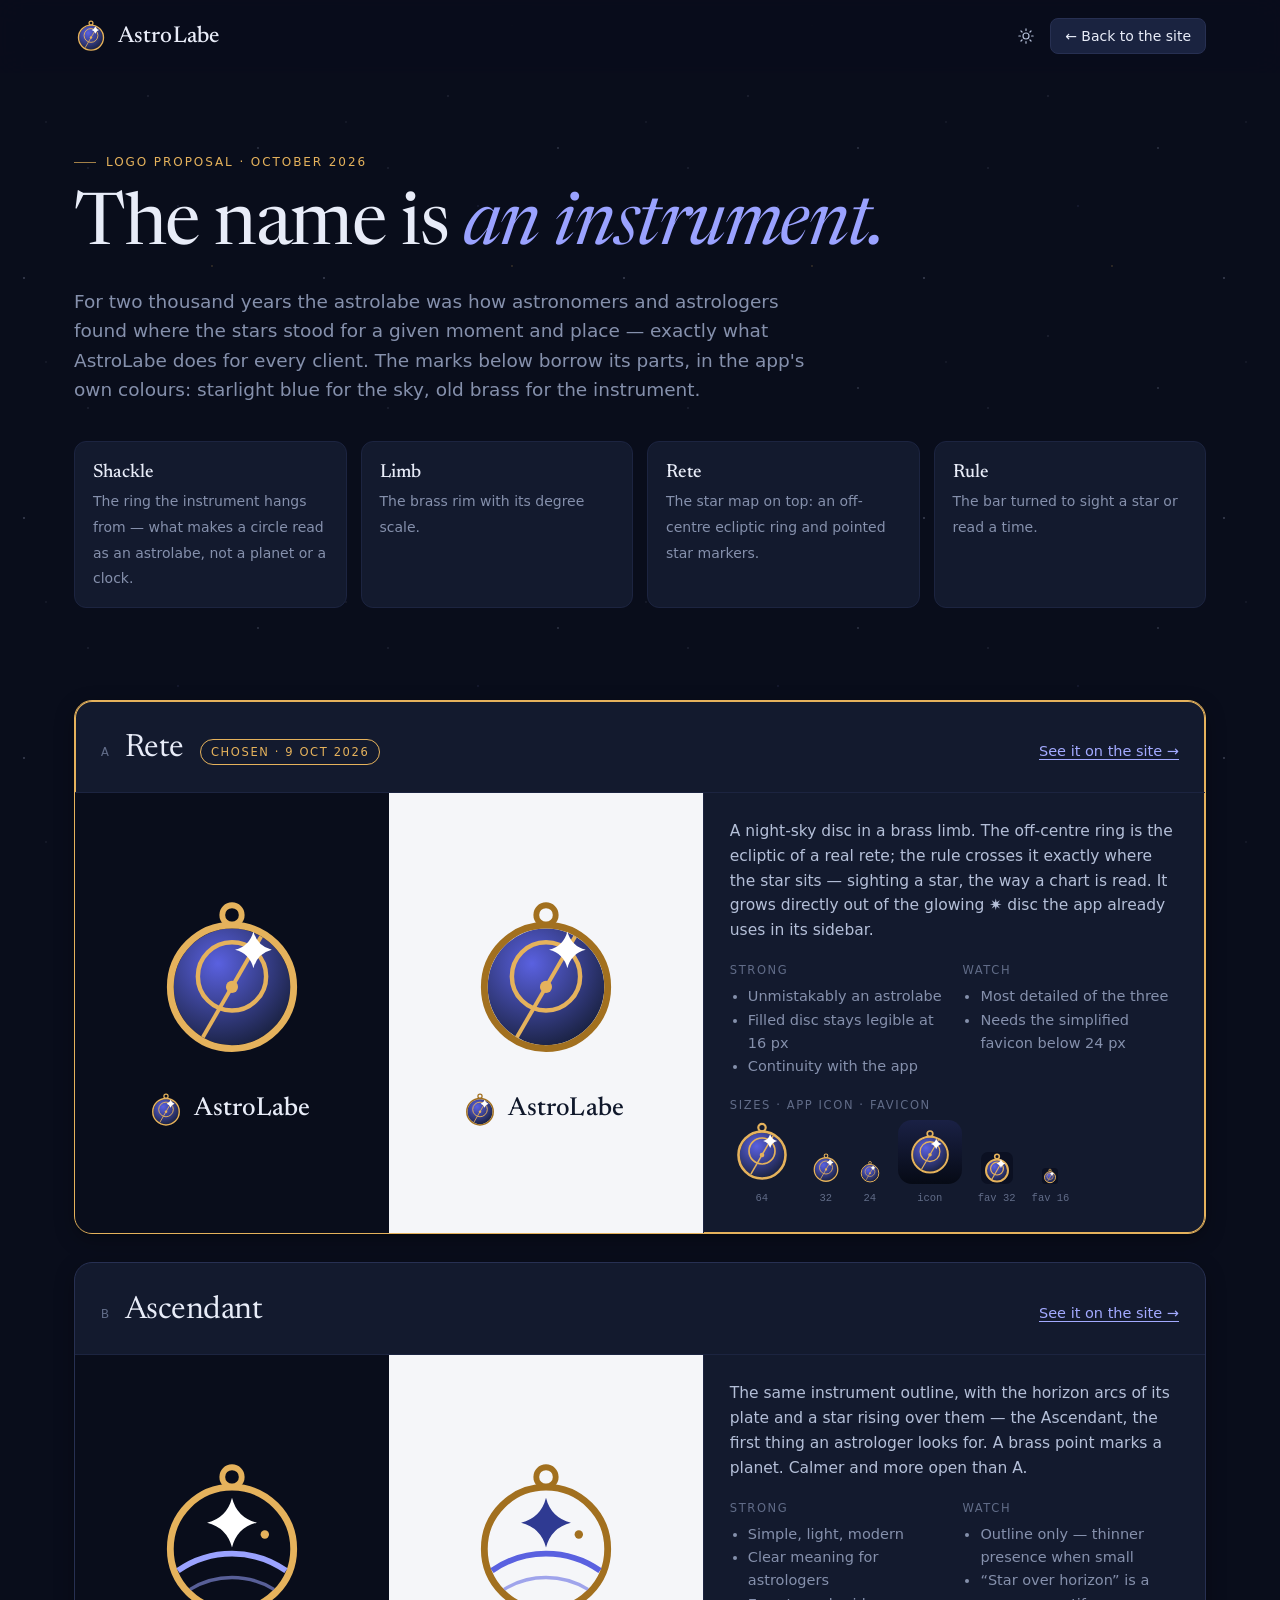
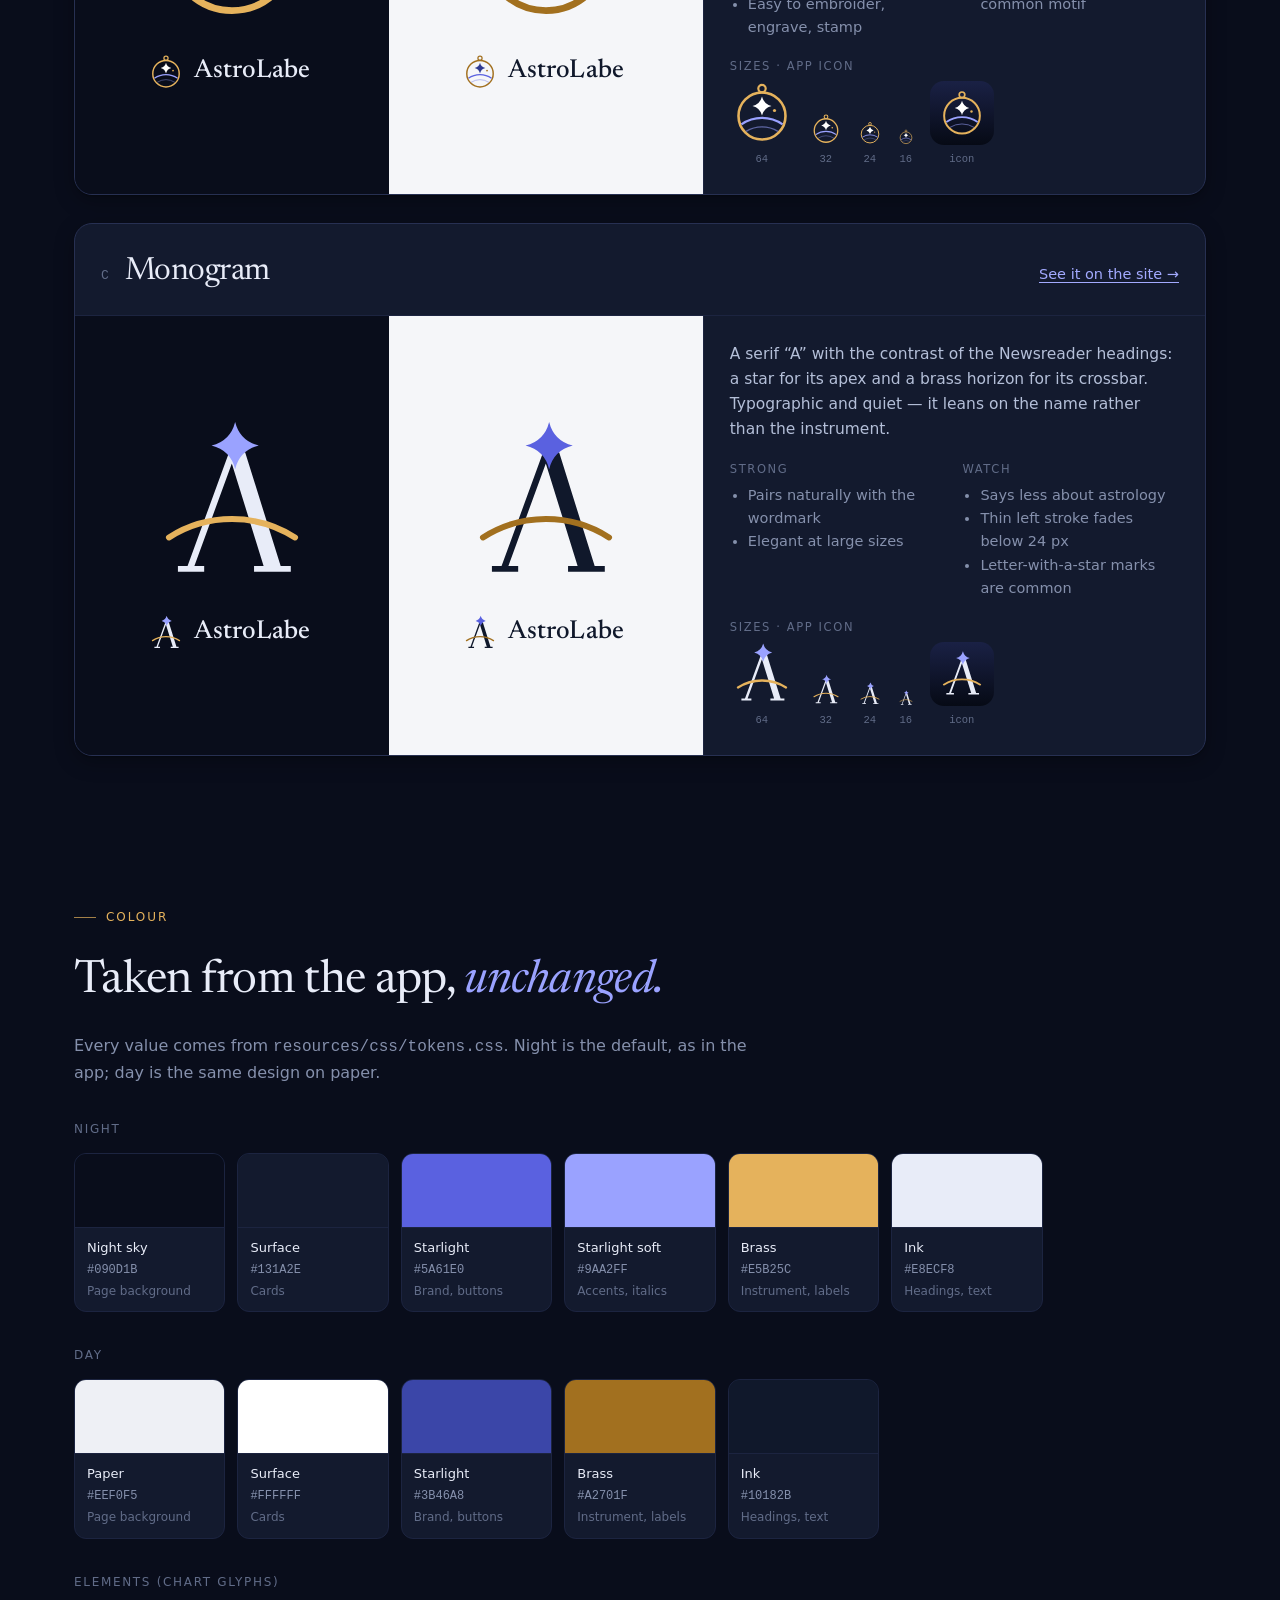
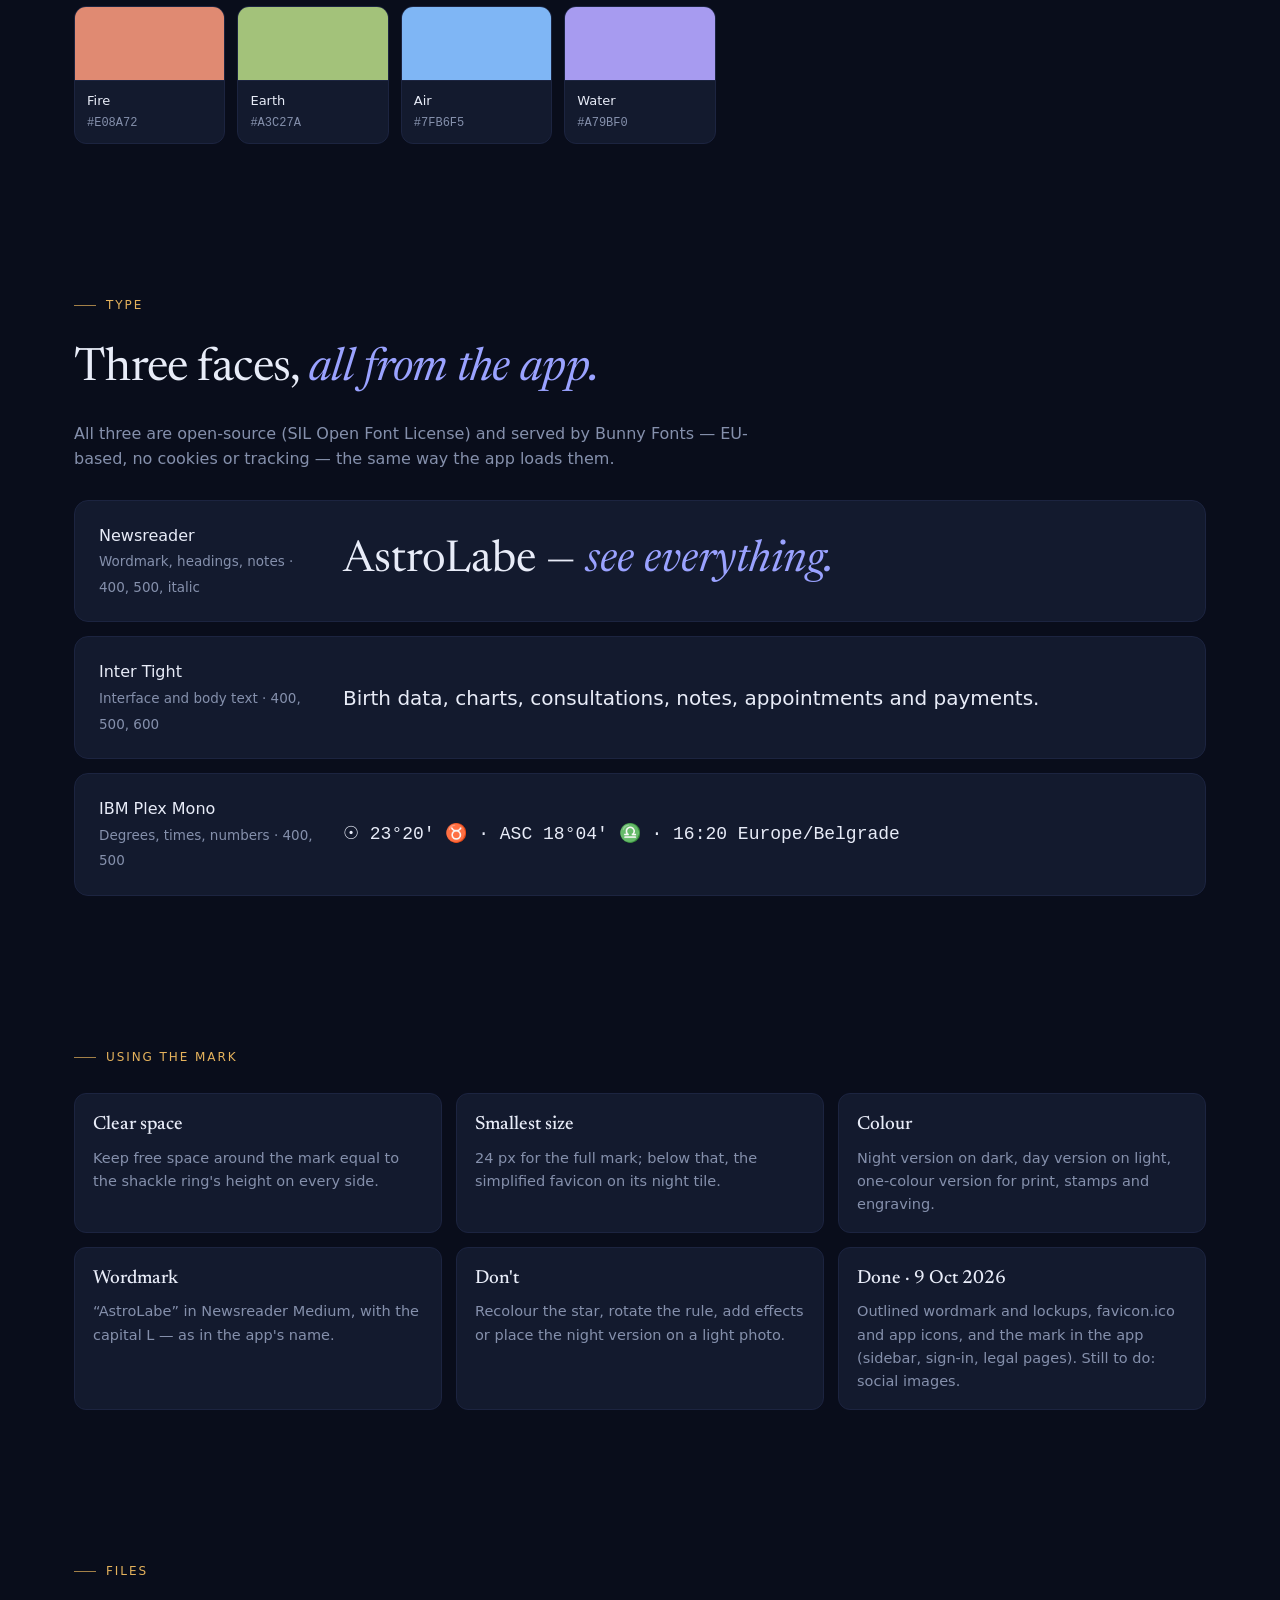
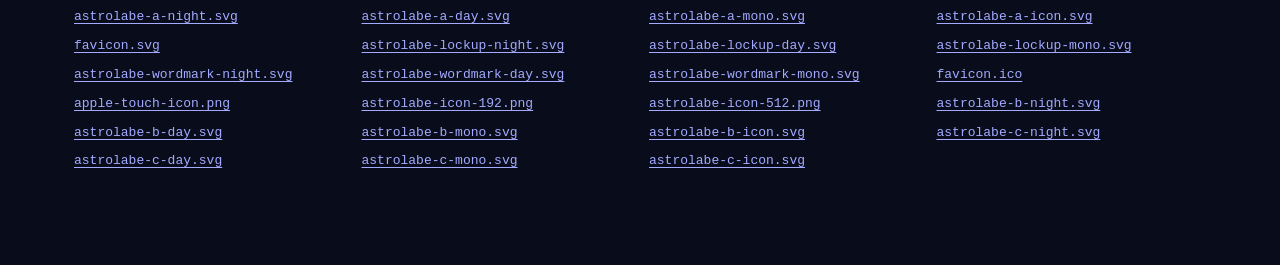
==== prototype/brand.html @ 8e6d5e39 "AstroLabe presentation site: theme, prototype and logo tools - theme/astrolabe: classic WordPress th" ====
<!doctype html>
<html lang="en">
    <head>
        <meta charset="utf-8" />
        <meta name="viewport" content="width=device-width, initial-scale=1" />
        <title>AstroLabe — logo proposal</title>
        <meta name="robots" content="noindex" />
        <link rel="icon" href="assets/logo/favicon.svg" type="image/svg+xml" />
        <link rel="preconnect" href="https://fonts.bunny.net" />
        <link
            rel="stylesheet"
            href="https://fonts.bunny.net/css?family=ibm-plex-mono:400,500|inter-tight:400,500,600|newsreader:400,400i,500,500i&display=swap"
        />
        <link rel="stylesheet" href="assets/css/site.css" />
        <script>
            try {
                if (localStorage.getItem('astrolabe.site.theme') === 'day') {
                    document.documentElement.dataset.theme = 'day';
                }
            } catch (e) {}
        </script>
        <style>
            /* Brand page only — not part of the site's stylesheet. */
            .tone-night {
                --logo-limb: #e5b25c;
                --logo-brass: #e5b25c;
                --logo-line: #9aa2ff;
                --logo-star: #ffffff;
                --logo-star-sky: #ffffff;
                --logo-ink: #e8ecf8;
                background: #090d1b;
                color: #e8ecf8;
            }
            .tone-day {
                --logo-limb: #a2701f;
                --logo-brass: #e5b25c;
                --logo-line: #5a61e0;
                --logo-star: #2f3a92;
                --logo-star-sky: #ffffff;
                --logo-ink: #10182b;
                background: #f5f6f9;
                color: #10182b;
            }
            .brand-hero {
                padding: 72px 0 40px;
            }
            .brand-hero h1 {
                font-size: clamp(42px, 5.6vw, 72px);
                line-height: 1.04;
                letter-spacing: -0.02em;
            }
            .brand-hero p {
                margin-top: 22px;
                max-width: 760px;
                font-size: 18.5px;
                color: var(--ink-3);
            }
            .parts {
                margin-top: 36px;
                display: grid;
                grid-template-columns: repeat(4, minmax(0, 1fr));
                gap: 14px;
            }
            .part {
                padding: 16px 18px;
                border: 1px solid var(--line-soft);
                border-radius: 12px;
                background: var(--surface);
            }
            .part b {
                display: block;
                color: var(--ink);
                font-family: var(--serif);
                font-weight: 500;
                font-size: 19px;
            }
            .part span {
                font-size: 14px;
                color: var(--ink-3);
            }
            .concept {
                margin-top: 28px;
                border: 1px solid var(--line);
                border-radius: 18px;
                background: var(--surface);
                overflow: hidden;
                box-shadow: var(--shadow);
            }
            .concept.recommended {
                border-color: var(--brass);
                box-shadow: 0 0 0 1px var(--brass) inset, var(--shadow);
            }
            .concept-head {
                display: flex;
                flex-wrap: wrap;
                align-items: baseline;
                gap: 8px 16px;
                padding: 22px 26px 18px;
                border-bottom: 1px solid var(--line-soft);
            }
            .concept-head h2 {
                font-size: 32px;
            }
            .concept-head .letter {
                font-family: var(--mono);
                font-size: 13px;
                color: var(--ink-4);
            }
            .concept-head .rec {
                font-size: 11.5px;
                letter-spacing: 0.14em;
                text-transform: uppercase;
                color: var(--brass);
                border: 1px solid var(--brass);
                border-radius: 999px;
                padding: 3px 10px;
            }
            .concept-head a {
                margin-left: auto;
                font-size: 14.5px;
            }
            .concept-body {
                display: grid;
                grid-template-columns: minmax(0, 1.25fr) minmax(0, 1fr);
            }
            .tiles {
                display: grid;
                grid-template-columns: minmax(0, 1fr) minmax(0, 1fr);
            }
            .tile {
                display: grid;
                place-items: center;
                padding: 34px 20px;
                min-height: 300px;
            }
            .tile .big {
                width: 168px;
                height: 168px;
            }
            .tile .lock {
                margin-top: 26px;
                display: flex;
                align-items: center;
                gap: 10px;
            }
            .tile .lock svg {
                width: 36px;
                height: 36px;
            }
            .tile .lock span {
                font-family: var(--serif);
                font-weight: 500;
                font-size: 26px;
                letter-spacing: 0.005em;
            }
            .concept-info {
                padding: 26px;
                border-left: 1px solid var(--line-soft);
                display: grid;
                gap: 18px;
                align-content: start;
            }
            .concept-info p {
                color: var(--ink-2);
                font-size: 15.5px;
            }
            .concept-info h4 {
                margin: 0 0 6px;
                font-size: 11.5px;
                font-weight: 500;
                letter-spacing: 0.14em;
                text-transform: uppercase;
                color: var(--ink-4);
            }
            .proscons {
                display: grid;
                grid-template-columns: minmax(0, 1fr) minmax(0, 1fr);
                gap: 16px;
                font-size: 14.5px;
                color: var(--ink-3);
            }
            .proscons ul {
                margin: 0;
                padding-left: 18px;
            }
            .sizes {
                display: flex;
                align-items: flex-end;
                flex-wrap: wrap;
                gap: 16px;
            }
            .sizes figure {
                margin: 0;
                display: grid;
                justify-items: center;
                gap: 6px;
            }
            .sizes figcaption {
                font-family: var(--mono);
                font-size: 10.5px;
                color: var(--ink-4);
            }
            .sizes img {
                border-radius: 0;
            }
            .swatches {
                display: grid;
                grid-template-columns: repeat(auto-fill, minmax(150px, 1fr));
                gap: 12px;
            }
            .swatch {
                border: 1px solid var(--line-soft);
                border-radius: 12px;
                overflow: hidden;
                background: var(--surface);
            }
            .swatch .chip-c {
                height: 74px;
                border-bottom: 1px solid var(--line-soft);
            }
            .swatch div:last-child {
                padding: 10px 12px;
                font-size: 13px;
            }
            .swatch b {
                display: block;
                color: var(--ink);
                font-weight: 500;
            }
            .swatch code {
                font-family: var(--mono);
                font-size: 12px;
                color: var(--ink-3);
            }
            .swatch small {
                display: block;
                color: var(--ink-4);
                font-size: 12px;
                margin-top: 2px;
            }
            .sub {
                margin: 34px 0 14px;
                font-size: 12px;
                letter-spacing: 0.14em;
                text-transform: uppercase;
                color: var(--ink-4);
                font-weight: 500;
            }
            .type {
                display: grid;
                gap: 14px;
            }
            .type-row {
                display: grid;
                grid-template-columns: 220px minmax(0, 1fr);
                gap: 24px;
                align-items: center;
                padding: 22px 24px;
                border: 1px solid var(--line-soft);
                border-radius: 14px;
                background: var(--surface);
            }
            .type-row .meta b {
                display: block;
                color: var(--ink);
                font-weight: 500;
            }
            .type-row .meta span {
                font-size: 13.5px;
                color: var(--ink-3);
            }
            .type-row .sample {
                color: var(--ink);
                overflow-wrap: anywhere;
            }
            .rules {
                display: grid;
                grid-template-columns: repeat(3, minmax(0, 1fr));
                gap: 14px;
            }
            .rules .part p {
                margin-top: 6px;
                font-size: 14.5px;
                color: var(--ink-3);
            }
            .files {
                list-style: none;
                margin: 0;
                padding: 0;
                display: grid;
                grid-template-columns: repeat(auto-fill, minmax(230px, 1fr));
                gap: 8px 18px;
                font-family: var(--mono);
                font-size: 13px;
            }
            @media (max-width: 1080px) {
                .concept-body {
                    grid-template-columns: minmax(0, 1fr);
                }
                .concept-info {
                    border-left: 0;
                    border-top: 1px solid var(--line-soft);
                }
                .parts,
                .rules {
                    grid-template-columns: repeat(2, minmax(0, 1fr));
                }
            }
            @media (max-width: 640px) {
                .tiles,
                .proscons,
                .parts,
                .rules {
                    grid-template-columns: minmax(0, 1fr);
                }
                .tile {
                    min-height: 0;
                }
                .tile .big {
                    width: 128px;
                    height: 128px;
                }
                .type-row {
                    grid-template-columns: minmax(0, 1fr);
                    gap: 10px;
                }
                .concept-head a {
                    margin-left: 0;
                }
            }
        </style>
    </head>
    <body>
        <!-- logo-sprite:start -->
        <svg class="sprite" aria-hidden="true" focusable="false"><symbol id="mark-a" viewBox="0 0 64 64"><defs><radialGradient id="sky-sprite-a" cx=".38" cy=".3" r=".8"><stop offset="0" stop-color="var(--logo-sky-1)"/><stop offset="1" stop-color="var(--logo-sky-2)"/></radialGradient></defs><circle cx="32" cy="7.6" r="3.7" fill="none" stroke="var(--logo-limb)" stroke-width="2.2"/><circle cx="32" cy="35" r="22.2" fill="url(#sky-sprite-a)"/><circle cx="32" cy="35" r="23.5" fill="none" stroke="var(--logo-limb)" stroke-width="2.6"/><circle cx="32" cy="31" r="13" fill="none" stroke="var(--logo-brass)" stroke-width="1.7"/><path d="M43.1 15.77L20.9 54.23" stroke="var(--logo-brass)" stroke-width="1.5"/><circle cx="32" cy="35" r="2.3" fill="var(--logo-brass)"/><path d="M40.15 13.88Q41.6 19.43 47.15 20.88Q41.6 22.33 40.15 27.88Q38.7 22.33 33.15 20.88Q38.7 19.43 40.15 13.88Z" fill="var(--logo-star-sky)"/></symbol><symbol id="mark-b" viewBox="0 0 64 64"><circle cx="32" cy="7.6" r="3.7" fill="none" stroke="var(--logo-limb)" stroke-width="2.2"/><circle cx="32" cy="35" r="23.5" fill="none" stroke="var(--logo-limb)" stroke-width="2.6"/><path d="M11.42 43.32A35.84 35.84 0 0 1 52.58 43.32" fill="none" stroke="var(--logo-line)" stroke-width="2.2"/><path d="M16.03 50.42A30.59 30.59 0 0 1 47.97 50.42" fill="none" stroke="var(--logo-line)" stroke-width="1.3" opacity=".55"/><path d="M32 15.5Q33.9 23.1 41.5 25Q33.9 26.9 32 34.5Q30.1 26.9 22.5 25Q30.1 23.1 32 15.5Z" fill="var(--logo-star)"/><circle cx="44.5" cy="29.5" r="1.6" fill="var(--logo-limb)"/></symbol><symbol id="mark-c" viewBox="0 0 64 64"><path d="M30.9 13L33.5 13L17.6 56.6L15 56.6ZM30.6 13L37 13L50.6 56.6L44.1 56.6ZM11.4 56.4H21.4V58.6H11.4ZM40.4 56.4H54.4V58.6H40.4Z" fill="var(--logo-ink)"/><path d="M8 45.5A44.64 44.64 0 0 1 56 45.5" fill="none" stroke="var(--logo-limb)" stroke-width="2.3" stroke-linecap="round"/><path d="M33.2 1.5Q35 8.7 42.2 10.5Q35 12.3 33.2 19.5Q31.4 12.3 24.2 10.5Q31.4 8.7 33.2 1.5Z" fill="var(--logo-line)"/></symbol></svg>
        <!-- logo-sprite:end -->

        <svg class="sprite" aria-hidden="true" focusable="false">
            <symbol id="i-sun" viewBox="0 0 24 24" fill="none" stroke="currentColor" stroke-width="1.6" stroke-linecap="round" stroke-linejoin="round"><circle cx="12" cy="12" r="4" /><path d="M12 2.5v2M12 19.5v2M2.5 12h2M19.5 12h2M5.3 5.3l1.4 1.4M17.3 17.3l1.4 1.4M5.3 18.7l1.4-1.4M17.3 6.7l1.4-1.4" /></symbol>
            <symbol id="i-moon" viewBox="0 0 24 24" fill="none" stroke="currentColor" stroke-width="1.6" stroke-linecap="round" stroke-linejoin="round"><path d="M19.5 14.5A8 8 0 0 1 9.5 4.5a8 8 0 1 0 10 10z" /></symbol>
        </svg>

        <header class="site-header" id="top">
            <div class="wrap">
                <a class="lockup" href="index.html" aria-label="AstroLabe home">
                    <svg class="mark" aria-hidden="true"><use class="logo-use" href="#mark-a" /></svg>
                    <span class="word">AstroLabe</span>
                </a>
                <div class="header-actions">
                    <button type="button" class="icon-btn" data-theme-toggle aria-label="Switch between night and day">
                        <svg class="theme-night-icon" aria-hidden="true"><use href="#i-sun" /></svg>
                        <svg class="theme-day-icon" aria-hidden="true"><use href="#i-moon" /></svg>
                    </button>
                    <a class="btn btn-sm" href="index.html">← Back to the site</a>
                </div>
            </div>
        </header>

        <main>
            <section class="brand-hero">
                <div class="wrap">
                    <div class="eyebrow">Logo proposal · October 2026</div>
                    <h1>The name is <em>an instrument.</em></h1>
                    <p>
                        For two thousand years the astrolabe was how astronomers and astrologers found where the stars
                        stood for a given moment and place — exactly what AstroLabe does for every client. The marks below
                        borrow its parts, in the app's own colours: starlight blue for the sky, old brass for the
                        instrument.
                    </p>
                    <div class="parts">
                        <div class="part"><b>Shackle</b><span>The ring the instrument hangs from — what makes a circle read as an astrolabe, not a planet or a clock.</span></div>
                        <div class="part"><b>Limb</b><span>The brass rim with its degree scale.</span></div>
                        <div class="part"><b>Rete</b><span>The star map on top: an off-centre ecliptic ring and pointed star markers.</span></div>
                        <div class="part"><b>Rule</b><span>The bar turned to sight a star or read a time.</span></div>
                    </div>
                </div>
            </section>

            <section class="section-tight" style="padding-top: 24px">
                <div class="wrap">
                    <!-- A -->
                    <article class="concept recommended">
                        <div class="concept-head">
                            <span class="letter">A</span>
                            <h2>Rete</h2>
                            <span class="rec">Chosen · 9 Oct 2026</span>
                            <a href="index.html?logo=a">See it on the site →</a>
                        </div>
                        <div class="concept-body">
                            <div class="tiles">
                                <div class="tile tone-night">
                                    <div>
                                        <svg class="big" aria-label="Concept A on night"><use href="#mark-a" /></svg>
                                        <div class="lock"><svg aria-hidden="true"><use href="#mark-a" /></svg><span>AstroLabe</span></div>
                                    </div>
                                </div>
                                <div class="tile tone-day">
                                    <div>
                                        <svg class="big" aria-label="Concept A on day"><use href="#mark-a" /></svg>
                                        <div class="lock"><svg aria-hidden="true"><use href="#mark-a" /></svg><span>AstroLabe</span></div>
                                    </div>
                                </div>
                            </div>
                            <div class="concept-info">
                                <p>
                                    A night-sky disc in a brass limb. The off-centre ring is the ecliptic of a real rete; the
                                    rule crosses it exactly where the star sits — sighting a star, the way a chart is read.
                                    It grows directly out of the glowing ✷ disc the app already uses in its sidebar.
                                </p>
                                <div class="proscons">
                                    <div>
                                        <h4>Strong</h4>
                                        <ul>
                                            <li>Unmistakably an astrolabe</li>
                                            <li>Filled disc stays legible at 16 px</li>
                                            <li>Continuity with the app</li>
                                        </ul>
                                    </div>
                                    <div>
                                        <h4>Watch</h4>
                                        <ul>
                                            <li>Most detailed of the three</li>
                                            <li>Needs the simplified favicon below 24 px</li>
                                        </ul>
                                    </div>
                                </div>
                                <div>
                                    <h4>Sizes · app icon · favicon</h4>
                                    <div class="sizes">
                                        <figure><svg width="64" height="64"><use href="#mark-a" /></svg><figcaption>64</figcaption></figure>
                                        <figure><svg width="32" height="32"><use href="#mark-a" /></svg><figcaption>32</figcaption></figure>
                                        <figure><svg width="24" height="24"><use href="#mark-a" /></svg><figcaption>24</figcaption></figure>
                                        <figure><img src="assets/logo/astrolabe-a-icon.svg" width="64" height="64" alt="App icon A" /><figcaption>icon</figcaption></figure>
                                        <figure><img src="assets/logo/favicon.svg" width="32" height="32" alt="Favicon" /><figcaption>fav 32</figcaption></figure>
                                        <figure><img src="assets/logo/favicon.svg" width="16" height="16" alt="Favicon at 16 pixels" /><figcaption>fav 16</figcaption></figure>
                                    </div>
                                </div>
                            </div>
                        </div>
                    </article>

                    <!-- B -->
                    <article class="concept">
                        <div class="concept-head">
                            <span class="letter">B</span>
                            <h2>Ascendant</h2>
                            <a href="index.html?logo=b">See it on the site →</a>
                        </div>
                        <div class="concept-body">
                            <div class="tiles">
                                <div class="tile tone-night">
                                    <div>
                                        <svg class="big" aria-label="Concept B on night"><use href="#mark-b" /></svg>
                                        <div class="lock"><svg aria-hidden="true"><use href="#mark-b" /></svg><span>AstroLabe</span></div>
                                    </div>
                                </div>
                                <div class="tile tone-day">
                                    <div>
                                        <svg class="big" aria-label="Concept B on day"><use href="#mark-b" /></svg>
                                        <div class="lock"><svg aria-hidden="true"><use href="#mark-b" /></svg><span>AstroLabe</span></div>
                                    </div>
                                </div>
                            </div>
                            <div class="concept-info">
                                <p>
                                    The same instrument outline, with the horizon arcs of its plate and a star rising over
                                    them — the Ascendant, the first thing an astrologer looks for. A brass point marks a
                                    planet. Calmer and more open than A.
                                </p>
                                <div class="proscons">
                                    <div>
                                        <h4>Strong</h4>
                                        <ul>
                                            <li>Simple, light, modern</li>
                                            <li>Clear meaning for astrologers</li>
                                            <li>Easy to embroider, engrave, stamp</li>
                                        </ul>
                                    </div>
                                    <div>
                                        <h4>Watch</h4>
                                        <ul>
                                            <li>Outline only — thinner presence when small</li>
                                            <li>“Star over horizon” is a common motif</li>
                                        </ul>
                                    </div>
                                </div>
                                <div>
                                    <h4>Sizes · app icon</h4>
                                    <div class="sizes">
                                        <figure><svg width="64" height="64"><use href="#mark-b" /></svg><figcaption>64</figcaption></figure>
                                        <figure><svg width="32" height="32"><use href="#mark-b" /></svg><figcaption>32</figcaption></figure>
                                        <figure><svg width="24" height="24"><use href="#mark-b" /></svg><figcaption>24</figcaption></figure>
                                        <figure><svg width="16" height="16"><use href="#mark-b" /></svg><figcaption>16</figcaption></figure>
                                        <figure><img src="assets/logo/astrolabe-b-icon.svg" width="64" height="64" alt="App icon B" /><figcaption>icon</figcaption></figure>
                                    </div>
                                </div>
                            </div>
                        </div>
                    </article>

                    <!-- C -->
                    <article class="concept">
                        <div class="concept-head">
                            <span class="letter">C</span>
                            <h2>Monogram</h2>
                            <a href="index.html?logo=c">See it on the site →</a>
                        </div>
                        <div class="concept-body">
                            <div class="tiles">
                                <div class="tile tone-night">
                                    <div>
                                        <svg class="big" aria-label="Concept C on night"><use href="#mark-c" /></svg>
                                        <div class="lock"><svg aria-hidden="true"><use href="#mark-c" /></svg><span>AstroLabe</span></div>
                                    </div>
                                </div>
                                <div class="tile tone-day">
                                    <div>
                                        <svg class="big" aria-label="Concept C on day"><use href="#mark-c" /></svg>
                                        <div class="lock"><svg aria-hidden="true"><use href="#mark-c" /></svg><span>AstroLabe</span></div>
                                    </div>
                                </div>
                            </div>
                            <div class="concept-info">
                                <p>
                                    A serif “A” with the contrast of the Newsreader headings: a star for its apex and a
                                    brass horizon for its crossbar. Typographic and quiet — it leans on the name rather than
                                    the instrument.
                                </p>
                                <div class="proscons">
                                    <div>
                                        <h4>Strong</h4>
                                        <ul>
                                            <li>Pairs naturally with the wordmark</li>
                                            <li>Elegant at large sizes</li>
                                        </ul>
                                    </div>
                                    <div>
                                        <h4>Watch</h4>
                                        <ul>
                                            <li>Says less about astrology</li>
                                            <li>Thin left stroke fades below 24 px</li>
                                            <li>Letter-with-a-star marks are common</li>
                                        </ul>
                                    </div>
                                </div>
                                <div>
                                    <h4>Sizes · app icon</h4>
                                    <div class="sizes">
                                        <figure><svg width="64" height="64"><use href="#mark-c" /></svg><figcaption>64</figcaption></figure>
                                        <figure><svg width="32" height="32"><use href="#mark-c" /></svg><figcaption>32</figcaption></figure>
                                        <figure><svg width="24" height="24"><use href="#mark-c" /></svg><figcaption>24</figcaption></figure>
                                        <figure><svg width="16" height="16"><use href="#mark-c" /></svg><figcaption>16</figcaption></figure>
                                        <figure><img src="assets/logo/astrolabe-c-icon.svg" width="64" height="64" alt="App icon C" /><figcaption>icon</figcaption></figure>
                                    </div>
                                </div>
                            </div>
                        </div>
                    </article>
                </div>
            </section>

            <!-- Colours -->
            <section class="section-tight">
                <div class="wrap">
                    <div class="eyebrow">Colour</div>
                    <h2 style="font-size: clamp(32px, 4vw, 46px)">Taken from the app, <em>unchanged.</em></h2>
                    <p style="margin-top: 14px; color: var(--ink-3); max-width: 680px">
                        Every value comes from <span class="mono">resources/css/tokens.css</span>. Night is the default, as in
                        the app; day is the same design on paper.
                    </p>

                    <div class="sub">Night</div>
                    <div class="swatches">
                        <div class="swatch"><div class="chip-c" style="background: #090d1b"></div><div><b>Night sky</b><code>#090D1B</code><small>Page background</small></div></div>
                        <div class="swatch"><div class="chip-c" style="background: #131a2e"></div><div><b>Surface</b><code>#131A2E</code><small>Cards</small></div></div>
                        <div class="swatch"><div class="chip-c" style="background: #5a61e0"></div><div><b>Starlight</b><code>#5A61E0</code><small>Brand, buttons</small></div></div>
                        <div class="swatch"><div class="chip-c" style="background: #9aa2ff"></div><div><b>Starlight soft</b><code>#9AA2FF</code><small>Accents, italics</small></div></div>
                        <div class="swatch"><div class="chip-c" style="background: #e5b25c"></div><div><b>Brass</b><code>#E5B25C</code><small>Instrument, labels</small></div></div>
                        <div class="swatch"><div class="chip-c" style="background: #e8ecf8"></div><div><b>Ink</b><code>#E8ECF8</code><small>Headings, text</small></div></div>
                    </div>

                    <div class="sub">Day</div>
                    <div class="swatches">
                        <div class="swatch"><div class="chip-c" style="background: #eef0f5"></div><div><b>Paper</b><code>#EEF0F5</code><small>Page background</small></div></div>
                        <div class="swatch"><div class="chip-c" style="background: #ffffff"></div><div><b>Surface</b><code>#FFFFFF</code><small>Cards</small></div></div>
                        <div class="swatch"><div class="chip-c" style="background: #3b46a8"></div><div><b>Starlight</b><code>#3B46A8</code><small>Brand, buttons</small></div></div>
                        <div class="swatch"><div class="chip-c" style="background: #a2701f"></div><div><b>Brass</b><code>#A2701F</code><small>Instrument, labels</small></div></div>
                        <div class="swatch"><div class="chip-c" style="background: #10182b"></div><div><b>Ink</b><code>#10182B</code><small>Headings, text</small></div></div>
                    </div>

                    <div class="sub">Elements (chart glyphs)</div>
                    <div class="swatches">
                        <div class="swatch"><div class="chip-c" style="background: #e08a72"></div><div><b>Fire</b><code>#E08A72</code></div></div>
                        <div class="swatch"><div class="chip-c" style="background: #a3c27a"></div><div><b>Earth</b><code>#A3C27A</code></div></div>
                        <div class="swatch"><div class="chip-c" style="background: #7fb6f5"></div><div><b>Air</b><code>#7FB6F5</code></div></div>
                        <div class="swatch"><div class="chip-c" style="background: #a79bf0"></div><div><b>Water</b><code>#A79BF0</code></div></div>
                    </div>
                </div>
            </section>

            <!-- Type -->
            <section class="section-tight">
                <div class="wrap">
                    <div class="eyebrow">Type</div>
                    <h2 style="font-size: clamp(32px, 4vw, 46px)">Three faces, <em>all from the app.</em></h2>
                    <p style="margin-top: 14px; color: var(--ink-3); max-width: 680px">
                        All three are open-source (SIL Open Font License) and served by Bunny Fonts — EU-based, no cookies or
                        tracking — the same way the app loads them.
                    </p>
                    <div class="type" style="margin-top: 28px">
                        <div class="type-row">
                            <div class="meta"><b>Newsreader</b><span>Wordmark, headings, notes · 400, 500, italic</span></div>
                            <div class="sample" style="font-family: var(--serif); font-size: 44px; line-height: 1.1">AstroLabe — <em style="color: var(--accent-text)">see everything.</em></div>
                        </div>
                        <div class="type-row">
                            <div class="meta"><b>Inter Tight</b><span>Interface and body text · 400, 500, 600</span></div>
                            <div class="sample" style="font-family: var(--sans); font-size: 20px">Birth data, charts, consultations, notes, appointments and payments.</div>
                        </div>
                        <div class="type-row">
                            <div class="meta"><b>IBM Plex Mono</b><span>Degrees, times, numbers · 400, 500</span></div>
                            <div class="sample" style="font-family: var(--mono); font-size: 18px">☉ 23°20′ ♉ · ASC 18°04′ ♎ · 16:20 Europe/Belgrade</div>
                        </div>
                    </div>
                </div>
            </section>

            <!-- Usage -->
            <section class="section-tight">
                <div class="wrap">
                    <div class="eyebrow">Using the mark</div>
                    <div class="rules" style="margin-top: 8px">
                        <div class="part"><b>Clear space</b><p>Keep free space around the mark equal to the shackle ring's height on every side.</p></div>
                        <div class="part"><b>Smallest size</b><p>24 px for the full mark; below that, the simplified favicon on its night tile.</p></div>
                        <div class="part"><b>Colour</b><p>Night version on dark, day version on light, one-colour version for print, stamps and engraving.</p></div>
                        <div class="part"><b>Wordmark</b><p>“AstroLabe” in Newsreader Medium, with the capital L — as in the app's name.</p></div>
                        <div class="part"><b>Don't</b><p>Recolour the star, rotate the rule, add effects or place the night version on a light photo.</p></div>
                        <div class="part"><b>Done · 9 Oct 2026</b><p>Outlined wordmark and lockups, favicon.ico and app icons, and the mark in the app (sidebar, sign-in, legal pages). Still to do: social images.</p></div>
                    </div>
                </div>
            </section>

            <!-- Files -->
            <section class="section-tight" style="padding-bottom: 96px">
                <div class="wrap">
                    <div class="eyebrow">Files</div>
                    <ul class="files" style="margin-top: 8px">
                        <li><a href="assets/logo/astrolabe-a-night.svg">astrolabe-a-night.svg</a></li>
                        <li><a href="assets/logo/astrolabe-a-day.svg">astrolabe-a-day.svg</a></li>
                        <li><a href="assets/logo/astrolabe-a-mono.svg">astrolabe-a-mono.svg</a></li>
                        <li><a href="assets/logo/astrolabe-a-icon.svg">astrolabe-a-icon.svg</a></li>
                        <li><a href="assets/logo/favicon.svg">favicon.svg</a></li>
                        <li><a href="assets/logo/astrolabe-lockup-night.svg">astrolabe-lockup-night.svg</a></li>
                        <li><a href="assets/logo/astrolabe-lockup-day.svg">astrolabe-lockup-day.svg</a></li>
                        <li><a href="assets/logo/astrolabe-lockup-mono.svg">astrolabe-lockup-mono.svg</a></li>
                        <li><a href="assets/logo/astrolabe-wordmark-night.svg">astrolabe-wordmark-night.svg</a></li>
                        <li><a href="assets/logo/astrolabe-wordmark-day.svg">astrolabe-wordmark-day.svg</a></li>
                        <li><a href="assets/logo/astrolabe-wordmark-mono.svg">astrolabe-wordmark-mono.svg</a></li>
                        <li><a href="assets/logo/favicon.ico">favicon.ico</a></li>
                        <li><a href="assets/logo/apple-touch-icon.png">apple-touch-icon.png</a></li>
                        <li><a href="assets/logo/astrolabe-icon-192.png">astrolabe-icon-192.png</a></li>
                        <li><a href="assets/logo/astrolabe-icon-512.png">astrolabe-icon-512.png</a></li>
                        <li><a href="assets/logo/astrolabe-b-night.svg">astrolabe-b-night.svg</a></li>
                        <li><a href="assets/logo/astrolabe-b-day.svg">astrolabe-b-day.svg</a></li>
                        <li><a href="assets/logo/astrolabe-b-mono.svg">astrolabe-b-mono.svg</a></li>
                        <li><a href="assets/logo/astrolabe-b-icon.svg">astrolabe-b-icon.svg</a></li>
                        <li><a href="assets/logo/astrolabe-c-night.svg">astrolabe-c-night.svg</a></li>
                        <li><a href="assets/logo/astrolabe-c-day.svg">astrolabe-c-day.svg</a></li>
                        <li><a href="assets/logo/astrolabe-c-mono.svg">astrolabe-c-mono.svg</a></li>
                        <li><a href="assets/logo/astrolabe-c-icon.svg">astrolabe-c-icon.svg</a></li>
                    </ul>
                </div>
            </section>
        </main>

        <script src="assets/js/site.js"></script>
    </body>
</html>
---- prototype/assets/css/site.css ----
/* ============================================================
   AstroLabe — presentation site prototype.

   The tokens are copied from the app (resources/css/tokens.css), so the
   site and the product read as one thing: night by default — a dark sky,
   starlight blue and old brass from astronomical instruments — and day,
   the same layout on paper. Logo colours are --logo-* tokens; the inline
   sprite (tools/logos.mjs) reads them, so the mark follows the theme.
   ============================================================ */

/* ---------------- NIGHT (default) ---------------- */
:root {
    color-scheme: dark;

    --brand: #5a61e0;
    --brand-600: #4950c9;
    --brand-300: #9aa2ff;
    --brand-100: #232c58;
    --brand-050: #1a2145;
    --link: #a3aaff;

    --ink: #e8ecf8;
    --ink-2: #b4bfd8;
    --ink-3: #8590ac;
    --ink-4: #616c88;
    --line: #273052;
    --line-soft: #1c2440;
    --surface: #131a2e;
    --surface-2: #1a2340;
    --canvas: #090d1b;
    --shell: #060a15;
    --shell-2: #151d36;
    --shell-ink: #b9c3dc;
    --shell-ink-2: #6d7a99;

    --ok: #4fd1b0;
    --ok-bg: #0f3830;
    --warn: #e5b25c;
    --danger: #f0839a;
    --info: #7fb6f5;

    --brass: #e5b25c;
    --fire: #e08a72;
    --earth: #a3c27a;
    --air: #7fb6f5;
    --water: #a79bf0;

    --on-brand: #ffffff;

    --sans: 'Inter Tight', ui-sans-serif, system-ui, -apple-system, 'Segoe UI', sans-serif;
    --serif: 'Newsreader', Georgia, 'Times New Roman', serif;
    --mono: 'IBM Plex Mono', ui-monospace, 'SF Mono', Menlo, monospace;
    --r: 6px;
    --r-lg: 10px;

    --stars: 0.55;
    --glow: 0 0 22px rgba(90, 97, 224, 0.22);
    --shadow: 0 1px 2px rgba(0, 0, 0, 0.3), 0 6px 20px rgba(0, 0, 0, 0.28);

    /* Site-only */
    --accent-text: var(--brand-300);
    --header-bg: rgba(9, 13, 27, 0.78);
    --shadow-lg: 0 2px 6px rgba(0, 0, 0, 0.35), 0 30px 80px rgba(0, 0, 0, 0.45);
    --hero-glow: rgba(90, 97, 224, 0.18);
    --wheel-art: #8f97e0;
    --wheel-web: #a2701f;

    --logo-limb: #e5b25c;
    --logo-brass: #e5b25c;
    --logo-sky-1: #5a61e0;
    --logo-sky-2: #151d36;
    --logo-line: #9aa2ff;
    --logo-star: #ffffff;
    --logo-star-sky: #ffffff;
    --logo-ink: #e8ecf8;
}

/* ---------------- DAY ---------------- */
:root[data-theme='day'] {
    color-scheme: light;

    --brand: #3b46a8;
    --brand-600: #2f3a92;
    --brand-300: #8f97e0;
    --brand-100: #e5e7fa;
    --brand-050: #f1f2fd;
    --link: #3b46a8;

    --ink: #10182b;
    --ink-2: #3b475f;
    --ink-3: #6b7889;
    --ink-4: #9aa5b4;
    --line: #dfe3ea;
    --line-soft: #eceef3;
    --surface: #ffffff;
    --surface-2: #f5f7fb;
    --canvas: #eef0f5;
    --shell: #141b2d;
    --shell-2: #1d2740;
    --shell-ink: #c4ccdd;
    --shell-ink-2: #6d7a94;

    --ok: #1c7a63;
    --ok-bg: #e2f3ee;
    --warn: #a2701f;
    --danger: #a83a52;
    --info: #2f5fa8;

    --brass: #a2701f;
    --fire: #b8503f;
    --earth: #57703f;
    --air: #3a6b96;
    --water: #5a4f96;

    --stars: 0;
    --glow: none;
    --shadow: 0 1px 2px rgba(16, 24, 43, 0.06), 0 4px 14px rgba(16, 24, 43, 0.05);

    --accent-text: var(--brand);
    --header-bg: rgba(238, 240, 245, 0.85);
    --shadow-lg: 0 2px 6px rgba(16, 24, 43, 0.06), 0 30px 70px rgba(16, 24, 43, 0.14);
    --hero-glow: rgba(59, 70, 168, 0.08);
    --wheel-art: #8f97e0;
    --wheel-web: #a2701f;

    --logo-limb: #a2701f;
    --logo-brass: #e5b25c;
    --logo-sky-1: #4950c9;
    --logo-sky-2: #141b2d;
    --logo-line: #5a61e0;
    --logo-star: #2f3a92;
    --logo-star-sky: #ffffff;
    --logo-ink: #10182b;
}

/* ---------------- Base ---------------- */
*,
*::before,
*::after {
    box-sizing: border-box;
}

html {
    scroll-behavior: smooth;
    scroll-padding-top: 84px;
    -webkit-text-size-adjust: 100%;
}

body {
    margin: 0;
    background: var(--canvas);
    color: var(--ink-2);
    font-family: var(--sans);
    font-size: 16px;
    line-height: 1.6;
    -webkit-font-smoothing: antialiased;
    overflow-x: hidden;
}

/* The app's starfield: a tiled layer that costs nothing and sits behind everything. */
body::before {
    content: '';
    position: fixed;
    inset: 0;
    pointer-events: none;
    z-index: 0;
    opacity: var(--stars);
    background-image:
        radial-gradient(1.3px 1.3px at 24px 38px, rgba(214, 224, 255, 0.75), transparent),
        radial-gradient(1px 1px at 148px 96px, rgba(214, 224, 255, 0.5), transparent),
        radial-gradient(1.6px 1.6px at 212px 26px, rgba(229, 178, 92, 0.5), transparent),
        radial-gradient(1px 1px at 88px 168px, rgba(214, 224, 255, 0.45), transparent),
        radial-gradient(1.2px 1.2px at 258px 148px, rgba(214, 224, 255, 0.6), transparent),
        radial-gradient(1px 1px at 178px 206px, rgba(154, 162, 255, 0.5), transparent),
        radial-gradient(1px 1px at 46px 122px, rgba(214, 224, 255, 0.35), transparent);
    background-size: 300px 240px;
}

body > * {
    position: relative;
    z-index: 1;
}

img,
svg {
    display: block;
    max-width: 100%;
}

a {
    color: var(--link);
    text-decoration-thickness: 1px;
    text-underline-offset: 3px;
}

h1,
h2,
h3 {
    font-family: var(--serif);
    font-weight: 400;
    color: var(--ink);
    letter-spacing: -0.015em;
    margin: 0;
}

h1 em,
h2 em {
    font-style: italic;
    color: var(--accent-text);
}

p {
    margin: 0;
}

:focus-visible {
    outline: 2px solid var(--brand-300);
    outline-offset: 2px;
    border-radius: 4px;
}

.sprite {
    position: absolute;
    width: 0;
    height: 0;
    overflow: hidden;
}

.visually-hidden {
    position: absolute;
    width: 1px;
    height: 1px;
    overflow: hidden;
    clip: rect(0 0 0 0);
    white-space: nowrap;
}

.wrap {
    width: 100%;
    max-width: 1180px;
    margin: 0 auto;
    padding: 0 24px;
}

.mono {
    font-family: var(--mono);
}

.glyph {
    font-family: 'Segoe UI Symbol', 'Noto Sans Symbols 2', 'Apple Symbols', var(--sans);
}

/* ---------------- Buttons ---------------- */
.btn {
    display: inline-flex;
    align-items: center;
    justify-content: center;
    gap: 8px;
    height: 44px;
    padding: 0 20px;
    border-radius: 8px;
    border: 1px solid var(--line);
    background: var(--surface-2);
    color: var(--ink);
    font: inherit;
    font-size: 15px;
    font-weight: 500;
    text-decoration: none;
    cursor: pointer;
    white-space: nowrap;
    transition:
        background 0.15s,
        border-color 0.15s,
        color 0.15s;
}

.btn:hover {
    border-color: var(--ink-4);
}

.btn-primary {
    background: var(--brand);
    border-color: var(--brand);
    color: var(--on-brand);
    box-shadow: var(--glow);
}

.btn-primary:hover {
    background: var(--brand-600);
    border-color: var(--brand-600);
}

.btn-ghost {
    background: transparent;
    border-color: transparent;
    color: var(--ink-2);
}

.btn-ghost:hover {
    background: var(--surface-2);
    border-color: transparent;
}

.btn-sm {
    height: 36px;
    padding: 0 14px;
    font-size: 14px;
}

.icon-btn {
    width: 36px;
    height: 36px;
    display: inline-grid;
    place-items: center;
    border-radius: 8px;
    border: 1px solid transparent;
    background: transparent;
    color: var(--ink-2);
    cursor: pointer;
}

.icon-btn:hover {
    background: var(--surface-2);
}

.icon-btn svg {
    width: 18px;
    height: 18px;
}

/* ---------------- Logo lockup ---------------- */
.lockup {
    display: inline-flex;
    align-items: center;
    gap: 10px;
    color: var(--ink);
    text-decoration: none;
}

.lockup .mark {
    width: 34px;
    height: 34px;
    flex: 0 0 34px;
}

.lockup .word {
    font-family: var(--serif);
    font-weight: 500;
    font-size: 23px;
    letter-spacing: 0.005em;
    line-height: 1;
}

/* ---------------- Header ---------------- */
.site-header {
    position: sticky;
    top: 0;
    z-index: 20;
    background: var(--header-bg);
    backdrop-filter: blur(14px) saturate(1.2);
    -webkit-backdrop-filter: blur(14px) saturate(1.2);
    border-bottom: 1px solid transparent;
    transition: border-color 0.2s;
}

.site-header.is-scrolled {
    border-bottom-color: var(--line-soft);
}

.site-header .wrap {
    height: 72px;
    display: flex;
    align-items: center;
    gap: 28px;
}

.site-nav {
    display: flex;
    gap: 4px;
}

.site-nav a {
    color: var(--ink-2);
    text-decoration: none;
    font-size: 15px;
    padding: 8px 12px;
    border-radius: 8px;
}

.site-nav a:hover {
    color: var(--ink);
    background: var(--surface-2);
}

.header-actions {
    margin-left: auto;
    display: flex;
    align-items: center;
    gap: 6px;
}

.menu-btn {
    display: none;
}

.theme-day-icon {
    display: none;
}

:root[data-theme='day'] .theme-day-icon {
    display: block;
}

:root[data-theme='day'] .theme-night-icon {
    display: none;
}

/* ---------------- Sections ---------------- */
.section {
    padding: 112px 0;
}

.section-tight {
    padding: 72px 0;
}

.eyebrow {
    display: inline-flex;
    align-items: center;
    gap: 10px;
    font-size: 12px;
    font-weight: 500;
    letter-spacing: 0.16em;
    text-transform: uppercase;
    color: var(--brass);
    margin-bottom: 18px;
}

.eyebrow::before {
    content: '';
    width: 22px;
    height: 1px;
    background: currentColor;
    opacity: 0.7;
}

.section-head {
    max-width: 720px;
    margin-bottom: 56px;
}

.section-head.center {
    margin-left: auto;
    margin-right: auto;
    text-align: center;
}

.section-head.center .eyebrow::after {
    content: '';
    width: 22px;
    height: 1px;
    background: currentColor;
    opacity: 0.7;
}

.section-head h2 {
    font-size: clamp(34px, 4.4vw, 52px);
    line-height: 1.08;
}

.section-head p {
    margin-top: 18px;
    font-size: 18px;
    color: var(--ink-3);
    max-width: 620px;
}

.section-head.center p {
    margin-left: auto;
    margin-right: auto;
}

/* A horizon with one star on it, between sections. */
.divider {
    display: flex;
    align-items: center;
    gap: 16px;
    color: var(--brass);
}

.divider::before,
.divider::after {
    content: '';
    flex: 1;
    height: 1px;
    background: linear-gradient(90deg, transparent, var(--line) 30%, var(--line) 70%, transparent);
}

.divider svg {
    width: 14px;
    height: 14px;
    opacity: 0.85;
}

/* ---------------- Hero ---------------- */
.hero {
    padding: 72px 0 96px;
    overflow: hidden;
}

.hero .wrap {
    display: grid;
    grid-template-columns: minmax(0, 0.92fr) minmax(0, 1.08fr);
    gap: 56px;
    align-items: center;
}

.hero h1 {
    font-size: clamp(44px, 6.2vw, 80px);
    line-height: 1.02;
    letter-spacing: -0.025em;
}

.hero .lede {
    margin-top: 26px;
    font-size: 19px;
    line-height: 1.6;
    color: var(--ink-2);
    max-width: 520px;
}

.hero-cta {
    margin-top: 34px;
    display: flex;
    flex-wrap: wrap;
    gap: 12px;
}

.hero-notes {
    margin: 26px 0 0;
    padding: 0;
    list-style: none;
    display: flex;
    flex-wrap: wrap;
    gap: 8px 22px;
    font-size: 14px;
    color: var(--ink-3);
}

.hero-notes li {
    display: inline-flex;
    align-items: center;
    gap: 8px;
}

.hero-notes li::before {
    content: '';
    width: 6px;
    height: 6px;
    border-radius: 50%;
    background: var(--ok);
    box-shadow: 0 0 10px var(--ok);
}

.hero-visual {
    position: relative;
}

.hero-visual .wheel-art {
    position: absolute;
    width: 760px;
    max-width: none;
    left: 50%;
    top: 50%;
    transform: translate(-50%, -50%);
    opacity: 0.16;
    pointer-events: none;
}

.hero-visual::before {
    content: '';
    position: absolute;
    inset: -12% -8%;
    background: radial-gradient(closest-side, var(--hero-glow), transparent);
    pointer-events: none;
}

/* ---------------- App mock ---------------- */
.mock {
    position: relative;
    background: var(--surface);
    border: 1px solid var(--line);
    border-radius: 14px;
    box-shadow: var(--shadow-lg);
    overflow: hidden;
    font-size: 13px;
}

.mock-bar {
    height: 42px;
    display: flex;
    align-items: center;
    gap: 10px;
    padding: 0 14px;
    background: var(--shell);
    color: var(--shell-ink);
    font-size: 12.5px;
}

.mock-bar .mark {
    width: 20px;
    height: 20px;
}

.mock-bar .crumb {
    color: var(--shell-ink-2);
}

.mock-bar .crumb b {
    color: var(--shell-ink);
    font-weight: 500;
}

.mock-bar .tz {
    margin-left: auto;
    font-family: var(--mono);
    font-size: 11px;
    color: var(--shell-ink-2);
    border: 1px solid rgba(255, 255, 255, 0.08);
    border-radius: 20px;
    padding: 2px 9px;
    white-space: nowrap;
}

.mock-head {
    display: flex;
    align-items: center;
    gap: 12px;
    padding: 16px 18px;
    border-bottom: 1px solid var(--line-soft);
}

.avatar {
    width: 40px;
    height: 40px;
    flex: 0 0 40px;
    border-radius: 50%;
    display: grid;
    place-items: center;
    background: var(--brand-100);
    color: var(--brand-300);
    font-weight: 600;
    font-size: 14px;
}

:root[data-theme='day'] .avatar {
    color: var(--brand);
}

.mock-head .who {
    min-width: 0;
}

.mock-head .who b {
    display: block;
    font-family: var(--serif);
    font-size: 19px;
    font-weight: 500;
    color: var(--ink);
    line-height: 1.2;
}

.mock-head .who span {
    color: var(--ink-3);
    font-size: 12.5px;
}

.chips {
    margin-left: auto;
    display: flex;
    gap: 6px;
    flex-wrap: wrap;
    justify-content: flex-end;
}

.chip {
    display: inline-flex;
    align-items: center;
    gap: 5px;
    padding: 3px 9px;
    border-radius: 20px;
    background: var(--surface-2);
    border: 1px solid var(--line-soft);
    color: var(--ink-2);
    font-size: 12px;
    white-space: nowrap;
}

.mock-tabs {
    display: flex;
    gap: 2px;
    padding: 0 12px;
    border-bottom: 1px solid var(--line-soft);
    overflow: hidden;
}

.mock-tabs span {
    padding: 10px 10px 9px;
    color: var(--ink-3);
    font-size: 12.5px;
    border-bottom: 2px solid transparent;
    white-space: nowrap;
}

.mock-tabs span.on {
    color: var(--ink);
    border-bottom-color: var(--brand);
}

.mock-body {
    display: grid;
    grid-template-columns: minmax(0, 1.25fr) minmax(0, 1fr);
    gap: 14px;
    padding: 16px;
}

.mock-wheel {
    align-self: center;
}

.mock-side {
    display: grid;
    gap: 10px;
    align-content: start;
}

.mini {
    border: 1px solid var(--line-soft);
    background: var(--surface-2);
    border-radius: 9px;
    padding: 10px 12px;
}

.mini .k {
    font-size: 10.5px;
    letter-spacing: 0.12em;
    text-transform: uppercase;
    color: var(--ink-4);
    margin-bottom: 4px;
}

.mini .v {
    color: var(--ink);
    font-weight: 500;
    font-size: 13px;
    line-height: 1.4;
}

.mini .s {
    color: var(--ink-3);
    font-size: 12px;
    margin-top: 2px;
    line-height: 1.45;
}

.mini .note {
    font-family: var(--serif);
    font-style: italic;
    font-size: 14px;
    color: var(--ink-2);
    font-weight: 400;
}

.mini .owed {
    color: var(--warn);
}

.mini .glyph {
    color: var(--link);
}

/* Chart wheel (drawn by site.js, styled like the app's ChartWheel) */
.wheel {
    width: 100%;
    height: auto;
    font-family: var(--sans);
}

.wheel .band {
    fill: var(--surface-2);
    stroke: var(--line);
}

.wheel .face {
    fill: var(--surface);
    stroke: var(--line);
}

.wheel .ring {
    fill: none;
    stroke: var(--line);
}

.wheel .tick {
    stroke: var(--ink-4);
    stroke-width: 0.6;
    opacity: 0.55;
}

.wheel .sign-edge,
.wheel .cusp {
    stroke: var(--line);
}

.wheel .angle-line {
    stroke: var(--ink-2);
    stroke-width: 1.6;
}

.wheel .sign-glyph {
    font-size: 16px;
    text-anchor: middle;
    dominant-baseline: central;
}

.wheel .el-fire {
    fill: var(--fire);
}

.wheel .el-earth {
    fill: var(--earth);
}

.wheel .el-air {
    fill: var(--air);
}

.wheel .el-water {
    fill: var(--water);
}

.wheel .house-num {
    font-family: var(--mono);
    font-size: 9.5px;
    fill: var(--ink-4);
    text-anchor: middle;
    dominant-baseline: central;
}

.wheel .angle-label {
    font-family: var(--mono);
    font-size: 10px;
    font-weight: 600;
    fill: var(--ink);
    text-anchor: middle;
    dominant-baseline: central;
}

.wheel .planet-glyph {
    font-size: 18px;
    fill: var(--ink);
    text-anchor: middle;
    dominant-baseline: central;
}

.wheel .planet-deg {
    font-family: var(--mono);
    font-size: 9px;
    fill: var(--ink-3);
    text-anchor: middle;
    dominant-baseline: central;
}

.wheel .marker {
    stroke: var(--ink-2);
    stroke-width: 1.2;
}

.wheel .asp {
    stroke-width: 1;
    opacity: 0.8;
}

.wheel .asp-soft {
    stroke: var(--info);
}

.wheel .asp-hard {
    stroke: var(--danger);
}

.wheel .outer-band {
    fill: var(--surface);
    stroke: var(--line);
    stroke-dasharray: 3 3;
}

.wheel.is-compact .planet-glyph {
    font-size: 25px;
}

.wheel.is-compact .sign-glyph {
    font-size: 19px;
}

.wheel .outer-glyph {
    font-size: 17px;
    fill: var(--link);
    text-anchor: middle;
    dominant-baseline: central;
}

.wheel .outer-marker {
    stroke: var(--link);
    stroke-width: 1.2;
}

/* ---------------- Problem → one place ---------------- */
.scatter-grid {
    display: grid;
    grid-template-columns: minmax(0, 1fr) minmax(0, 1fr);
    gap: 64px;
    align-items: center;
}

.scatter-grid h2 {
    font-size: clamp(34px, 4.4vw, 52px);
    line-height: 1.08;
}

.scatter-grid .copy p {
    margin-top: 20px;
    font-size: 18px;
    color: var(--ink-3);
}

.scatter-grid .copy p strong {
    color: var(--ink);
    font-weight: 500;
}

.scatter {
    position: relative;
    aspect-ratio: 1 / 0.86;
}

.scatter svg.links {
    position: absolute;
    inset: 0;
    width: 100%;
    height: 100%;
}

.scatter .links path {
    vector-effect: non-scaling-stroke;
    fill: none;
    stroke: var(--ink-4);
    stroke-width: 1.2;
    stroke-dasharray: 2 6;
    opacity: 0.7;
}

.scatter .tool {
    position: absolute;
    transform: translate(-50%, -50%) rotate(var(--tilt, 0deg));
    display: inline-flex;
    align-items: center;
    gap: 8px;
    padding: 8px 13px;
    border-radius: 999px;
    background: var(--surface);
    border: 1px solid var(--line);
    color: var(--ink-3);
    font-size: 14px;
    white-space: nowrap;
    box-shadow: var(--shadow);
}

.scatter .tool svg {
    width: 16px;
    height: 16px;
    color: var(--ink-4);
}

.scatter .hub {
    position: absolute;
    left: 50%;
    top: 50%;
    transform: translate(-50%, -50%);
    width: 128px;
    height: 128px;
    border-radius: 50%;
    display: grid;
    place-items: center;
    background: radial-gradient(closest-side, var(--brand-050), transparent);
}

.scatter .hub .mark {
    width: 92px;
    height: 92px;
    filter: drop-shadow(0 0 22px rgba(90, 97, 224, 0.35));
}

/* ---------------- Feature grid ---------------- */
.features {
    display: grid;
    grid-template-columns: repeat(3, minmax(0, 1fr));
    gap: 1px;
    background: var(--line-soft);
    border: 1px solid var(--line-soft);
    border-radius: 16px;
    overflow: hidden;
}

.feature {
    background: var(--surface);
    padding: 30px 28px 32px;
}

.feature .ico {
    width: 40px;
    height: 40px;
    border-radius: 10px;
    display: grid;
    place-items: center;
    background: var(--brand-050);
    color: var(--brand-300);
    border: 1px solid var(--brand-100);
    margin-bottom: 20px;
}

:root[data-theme='day'] .feature .ico {
    color: var(--brand);
}

.feature .ico svg {
    width: 20px;
    height: 20px;
}

.feature h3 {
    font-size: 23px;
    line-height: 1.2;
    margin-bottom: 10px;
}

.feature p {
    font-size: 15.5px;
    color: var(--ink-3);
}

/* ---------------- Charts spotlight ---------------- */
.spotlight {
    display: grid;
    grid-template-columns: minmax(0, 1fr) minmax(0, 1fr);
    gap: 72px;
    align-items: center;
}

.spot-visual {
    position: relative;
    padding: 28px;
    border-radius: 18px;
    background: var(--surface);
    border: 1px solid var(--line);
    box-shadow: var(--shadow-lg);
}

.spot-visual .caption {
    display: flex;
    justify-content: space-between;
    gap: 12px;
    margin-top: 14px;
    font-family: var(--mono);
    font-size: 11.5px;
    color: var(--ink-4);
}

.facts {
    margin: 36px 0 0;
    padding: 0;
    list-style: none;
    display: grid;
    gap: 22px;
}

.facts li {
    display: grid;
    grid-template-columns: 26px minmax(0, 1fr);
    gap: 14px;
}

.facts .star {
    width: 14px;
    height: 14px;
    margin-top: 6px;
    color: var(--brass);
}

.facts b {
    display: block;
    color: var(--ink);
    font-weight: 500;
    font-size: 16.5px;
}

.facts span {
    display: block;
    color: var(--ink-3);
    font-size: 15.5px;
}

.facts .list {
    font-family: var(--mono);
    font-size: 12.5px;
    color: var(--ink-3);
    margin-top: 4px;
    line-height: 1.7;
}

/* ---------------- Timeline ---------------- */
.story {
    display: grid;
    grid-template-columns: minmax(0, 0.9fr) minmax(0, 1.1fr);
    gap: 72px;
    align-items: start;
}

.timeline {
    position: relative;
    margin: 0;
    padding: 6px 0 0;
    list-style: none;
}

.timeline::before {
    content: '';
    position: absolute;
    left: 15px;
    top: 14px;
    bottom: 14px;
    width: 1px;
    background: linear-gradient(var(--line), var(--line) 85%, transparent);
}

.timeline li {
    position: relative;
    display: grid;
    grid-template-columns: 32px minmax(0, 1fr);
    gap: 16px;
    padding-bottom: 22px;
}

.timeline .dot {
    width: 31px;
    height: 31px;
    border-radius: 50%;
    display: grid;
    place-items: center;
    background: var(--surface);
    border: 1px solid var(--line);
    color: var(--ink-3);
}

.timeline .dot svg {
    width: 15px;
    height: 15px;
}

.timeline .t-now .dot {
    border-color: var(--brand);
    color: var(--brand-300);
    box-shadow: var(--glow);
}

.timeline .card-t {
    background: var(--surface);
    border: 1px solid var(--line-soft);
    border-radius: 10px;
    padding: 11px 14px;
}

.timeline .when {
    font-family: var(--mono);
    font-size: 11.5px;
    color: var(--ink-4);
}

.timeline .what {
    color: var(--ink);
    font-weight: 500;
    font-size: 15px;
}

.timeline .more {
    color: var(--ink-3);
    font-size: 14px;
}

.timeline .more.note {
    font-family: var(--serif);
    font-style: italic;
    font-size: 16px;
    color: var(--ink-2);
}

/* ---------------- Privacy ---------------- */
.trust {
    display: grid;
    grid-template-columns: repeat(3, minmax(0, 1fr));
    gap: 18px;
}

.trust-item {
    padding: 26px 24px;
    border-radius: 14px;
    border: 1px solid var(--line-soft);
    background: linear-gradient(180deg, var(--surface), transparent 140%);
}

.trust-item svg {
    width: 22px;
    height: 22px;
    color: var(--brass);
    margin-bottom: 16px;
}

.trust-item h3 {
    font-size: 21px;
    margin-bottom: 8px;
}

.trust-item p {
    font-size: 15px;
    color: var(--ink-3);
}

/* ---------------- Pricing ---------------- */
.beta-banner {
    display: grid;
    grid-template-columns: auto minmax(0, 1fr) auto;
    gap: 22px;
    align-items: center;
    padding: 24px 28px;
    border-radius: 16px;
    border: 1px solid var(--brand-100);
    background:
        radial-gradient(120% 140% at 0% 0%, var(--brand-050), transparent 60%),
        var(--surface);
    margin-bottom: 22px;
}

.beta-banner .mark {
    width: 52px;
    height: 52px;
}

.beta-banner h3 {
    font-size: 26px;
}

.beta-banner p {
    color: var(--ink-3);
    font-size: 15.5px;
    margin-top: 4px;
}

.plans {
    display: grid;
    grid-template-columns: repeat(3, minmax(0, 1fr));
    gap: 18px;
}

.plan {
    padding: 28px 26px;
    border-radius: 14px;
    border: 1px solid var(--line-soft);
    background: var(--surface);
}

.plan.featured {
    border-color: var(--brass);
    box-shadow: 0 0 0 1px var(--brass) inset;
}

.plan .tag {
    display: inline-block;
    font-size: 11px;
    letter-spacing: 0.12em;
    text-transform: uppercase;
    color: var(--brass);
    margin-bottom: 8px;
}

.plan h3 {
    font-size: 26px;
}

.plan .for {
    color: var(--ink-3);
    font-size: 15px;
    margin-top: 6px;
    min-height: 48px;
}

.plan .price {
    margin-top: 20px;
    display: flex;
    align-items: baseline;
    gap: 6px;
    color: var(--ink);
}

.plan .price b {
    font-family: var(--serif);
    font-weight: 400;
    font-size: 46px;
    line-height: 1;
}

.plan .price span {
    color: var(--ink-3);
    font-size: 15px;
}

.plan .yearly {
    margin-top: 6px;
    font-size: 13.5px;
    color: var(--ink-4);
}

.pricing-note {
    margin-top: 18px;
    font-size: 13.5px;
    color: var(--ink-4);
    text-align: center;
}

/* ---------------- Beta form ---------------- */
.beta {
    display: grid;
    grid-template-columns: minmax(0, 0.85fr) minmax(0, 1.15fr);
    gap: 64px;
    align-items: start;
}

.beta .copy h2 {
    font-size: clamp(34px, 4.4vw, 52px);
    line-height: 1.08;
}

.beta .copy p {
    margin-top: 18px;
    font-size: 17.5px;
    color: var(--ink-3);
}

.steps {
    margin: 30px 0 0;
    padding: 0;
    list-style: none;
    counter-reset: step;
    display: grid;
    gap: 16px;
}

.steps li {
    counter-increment: step;
    display: grid;
    grid-template-columns: 34px minmax(0, 1fr);
    gap: 14px;
    color: var(--ink-2);
    font-size: 15.5px;
}

.steps li::before {
    content: counter(step);
    width: 30px;
    height: 30px;
    border-radius: 50%;
    display: grid;
    place-items: center;
    font-family: var(--serif);
    font-size: 16px;
    color: var(--brass);
    border: 1px solid var(--line);
}

.form-card {
    padding: 30px;
    border-radius: 16px;
    border: 1px solid var(--line);
    background: var(--surface);
    box-shadow: var(--shadow-lg);
}

.form-grid {
    display: grid;
    grid-template-columns: minmax(0, 1fr) minmax(0, 1fr);
    gap: 18px;
}

.field {
    display: grid;
    gap: 7px;
    align-content: start;
}

.field.full {
    grid-column: 1 / -1;
}

.field label,
.field legend {
    font-size: 13.5px;
    font-weight: 500;
    color: var(--ink);
}

.field .hint {
    font-weight: 400;
    color: var(--ink-4);
}

fieldset.field {
    border: 0;
    margin: 0;
    padding: 0;
    min-width: 0;
}

fieldset.field legend {
    padding: 0;
    margin-bottom: 7px;
}

.input {
    width: 100%;
    min-height: 44px;
    padding: 10px 12px;
    border: 1px solid var(--line);
    border-radius: 8px;
    font: inherit;
    font-size: 15px;
    background: var(--canvas);
    color: var(--ink);
}

.input::placeholder {
    color: var(--ink-4);
}

.input:focus {
    outline: none;
    border-color: var(--brand-300);
    box-shadow: 0 0 0 3px rgba(90, 97, 224, 0.2);
}

textarea.input {
    min-height: 88px;
    resize: vertical;
}

select.input {
    appearance: none;
    background-image: linear-gradient(45deg, transparent 50%, var(--ink-3) 50%),
        linear-gradient(135deg, var(--ink-3) 50%, transparent 50%);
    background-position:
        calc(100% - 18px) 50%,
        calc(100% - 13px) 50%;
    background-size: 5px 5px;
    background-repeat: no-repeat;
    padding-right: 34px;
}

.pills {
    display: flex;
    flex-wrap: wrap;
    gap: 8px;
}

.pill {
    position: relative;
}

.pill input {
    position: absolute;
    opacity: 0;
    inset: 0;
    cursor: pointer;
}

.pill span {
    display: inline-flex;
    align-items: center;
    padding: 7px 13px;
    border-radius: 999px;
    border: 1px solid var(--line);
    background: var(--canvas);
    color: var(--ink-2);
    font-size: 14px;
    cursor: pointer;
}

.pill input:checked + span {
    border-color: var(--brand);
    background: var(--brand-050);
    color: var(--ink);
}

.pill input:focus-visible + span {
    outline: 2px solid var(--brand-300);
    outline-offset: 2px;
}

.check {
    display: grid;
    grid-template-columns: 20px minmax(0, 1fr);
    gap: 10px;
    font-size: 14.5px;
    color: var(--ink-2);
    align-items: start;
}

.check input {
    width: 17px;
    height: 17px;
    margin: 3px 0 0;
    accent-color: var(--brand);
}

.form-foot {
    margin-top: 22px;
    display: flex;
    flex-wrap: wrap;
    align-items: center;
    gap: 14px 18px;
}

.form-foot small {
    color: var(--ink-4);
    font-size: 13px;
}

.form-error {
    color: var(--danger);
    font-size: 14px;
}

.form-done {
    text-align: center;
    padding: 30px 10px;
}

.form-done .mark {
    width: 64px;
    height: 64px;
    margin: 0 auto 18px;
}

.form-done h3 {
    font-size: 30px;
}

.form-done p {
    margin-top: 10px;
    color: var(--ink-3);
}

/* ---------------- FAQ ---------------- */
.faq {
    max-width: 820px;
    margin: 0 auto;
    border-top: 1px solid var(--line-soft);
}

.faq details {
    border-bottom: 1px solid var(--line-soft);
}

.faq summary {
    list-style: none;
    cursor: pointer;
    display: flex;
    align-items: center;
    gap: 16px;
    padding: 22px 4px;
    font-family: var(--serif);
    font-size: 22px;
    color: var(--ink);
}

.faq summary::-webkit-details-marker {
    display: none;
}

.faq summary::after {
    content: '';
    margin-left: auto;
    flex: 0 0 12px;
    width: 12px;
    height: 12px;
    border-right: 1.5px solid var(--ink-3);
    border-bottom: 1.5px solid var(--ink-3);
    transform: translateY(-3px) rotate(45deg);
    transition: transform 0.2s;
}

.faq details[open] summary::after {
    transform: translateY(2px) rotate(225deg);
}

.faq .a {
    padding: 0 4px 24px;
    color: var(--ink-3);
    font-size: 16px;
    max-width: 700px;
}

.faq .a p + p {
    margin-top: 10px;
}

/* ---------------- Closing + footer ---------------- */
.closing {
    text-align: center;
    padding: 120px 0;
    position: relative;
    overflow: hidden;
}

.closing .wheel-art {
    position: absolute;
    width: 900px;
    max-width: none;
    left: 50%;
    top: 50%;
    transform: translate(-50%, -50%);
    opacity: 0.1;
    pointer-events: none;
}

.closing h2 {
    font-size: clamp(38px, 5vw, 64px);
    line-height: 1.05;
    position: relative;
}

.closing p {
    margin: 18px auto 0;
    max-width: 560px;
    font-size: 18px;
    color: var(--ink-3);
    position: relative;
}

.closing .hero-cta {
    justify-content: center;
    position: relative;
}

.site-footer {
    border-top: 1px solid var(--line-soft);
    padding: 56px 0 40px;
    font-size: 14.5px;
}

.footer-grid {
    display: grid;
    grid-template-columns: minmax(0, 1.6fr) repeat(3, minmax(0, 1fr));
    gap: 32px;
}

.footer-grid p {
    margin-top: 14px;
    color: var(--ink-3);
    max-width: 320px;
}

.footer-grid h4 {
    margin: 4px 0 12px;
    font-size: 12px;
    font-weight: 500;
    letter-spacing: 0.14em;
    text-transform: uppercase;
    color: var(--ink-4);
}

.footer-grid ul {
    list-style: none;
    margin: 0;
    padding: 0;
    display: grid;
    gap: 8px;
}

.footer-grid a {
    color: var(--ink-2);
    text-decoration: none;
}

.footer-grid a:hover {
    color: var(--ink);
    text-decoration: underline;
}

.footer-base {
    margin-top: 44px;
    padding-top: 22px;
    border-top: 1px solid var(--line-soft);
    display: flex;
    flex-wrap: wrap;
    gap: 10px 24px;
    justify-content: space-between;
    color: var(--ink-4);
    font-size: 13.5px;
}

/* ---------------- Prototype-only logo switcher ---------------- */
.proto-switch {
    position: fixed;
    left: 16px;
    bottom: 16px;
    z-index: 30;
    display: flex;
    align-items: center;
    gap: 4px;
    padding: 5px 6px 5px 12px;
    border-radius: 999px;
    background: var(--shell);
    border: 1px solid rgba(255, 255, 255, 0.1);
    color: var(--shell-ink-2);
    font-size: 12px;
    box-shadow: var(--shadow);
}

.proto-switch button {
    border: 0;
    background: transparent;
    color: var(--shell-ink);
    font: inherit;
    font-weight: 600;
    width: 28px;
    height: 28px;
    border-radius: 50%;
    cursor: pointer;
}

.proto-switch button[aria-pressed='true'] {
    background: var(--brand);
    color: #fff;
}

/* ---------------- Responsive ---------------- */
@media (max-width: 1080px) {
    .hero .wrap {
        grid-template-columns: minmax(0, 1fr);
        gap: 48px;
    }

    .hero .copy {
        max-width: 680px;
    }

    .spotlight,
    .story,
    .beta,
    .scatter-grid {
        grid-template-columns: minmax(0, 1fr);
        gap: 48px;
    }

    .features,
    .trust {
        grid-template-columns: repeat(2, minmax(0, 1fr));
    }

    .footer-grid {
        grid-template-columns: repeat(3, minmax(0, 1fr));
    }

    .footer-grid > :first-child {
        grid-column: 1 / -1;
    }
}

@media (max-width: 880px) {
    .site-nav {
        display: none;
        position: absolute;
        top: 72px;
        left: 0;
        right: 0;
        flex-direction: column;
        padding: 10px 16px 18px;
        background: var(--canvas);
        border-bottom: 1px solid var(--line);
        box-shadow: var(--shadow);
    }

    .site-nav.open {
        display: flex;
    }

    .site-nav a {
        padding: 12px;
        font-size: 16px;
    }

    .menu-btn {
        display: inline-grid;
    }

    .plans {
        grid-template-columns: minmax(0, 1fr);
    }

    .beta-banner {
        grid-template-columns: auto minmax(0, 1fr);
    }

    .beta-banner .btn {
        grid-column: 1 / -1;
        justify-self: start;
    }
}

@media (max-width: 640px) {
    .wrap {
        padding: 0 16px;
    }

    .section {
        padding: 76px 0;
    }

    .hero {
        padding: 40px 0 64px;
    }

    .hero .lede {
        font-size: 17.5px;
    }

    .header-actions .signin {
        display: none;
    }

    .site-header .wrap {
        gap: 12px;
    }

    .header-actions .btn-primary {
        padding: 0 12px;
    }

    .lockup .word {
        font-size: 21px;
    }

    .features,
    .trust {
        grid-template-columns: minmax(0, 1fr);
    }

    .mock-body {
        grid-template-columns: minmax(0, 1fr);
    }

    .mock-side {
        grid-template-columns: minmax(0, 1fr) minmax(0, 1fr);
    }

    .mock-head {
        flex-wrap: wrap;
    }

    .chips {
        margin-left: 0;
        justify-content: flex-start;
        width: 100%;
    }

    .mock-bar .crumb {
        overflow: hidden;
        text-overflow: ellipsis;
        white-space: nowrap;
    }

    .scatter {
        aspect-ratio: 1 / 1.05;
    }

    .scatter .tool {
        font-size: 12.5px;
        padding: 6px 10px;
    }

    .scatter .hub {
        width: 96px;
        height: 96px;
    }

    .scatter .hub .mark {
        width: 68px;
        height: 68px;
    }

    .form-card {
        padding: 22px 18px;
    }

    .form-grid {
        grid-template-columns: minmax(0, 1fr);
    }

    .footer-grid {
        grid-template-columns: minmax(0, 1fr) minmax(0, 1fr);
    }

    .spot-visual {
        padding: 16px;
    }

    .faq summary {
        font-size: 19px;
    }

    .proto-switch {
        left: 10px;
        bottom: 10px;
    }
}

@media (max-width: 420px) {
    .mock-bar .tz {
        display: none;
    }

    .mock-side {
        grid-template-columns: minmax(0, 1fr);
    }
}

@media (prefers-reduced-motion: reduce) {
    html {
        scroll-behavior: auto;
    }
}
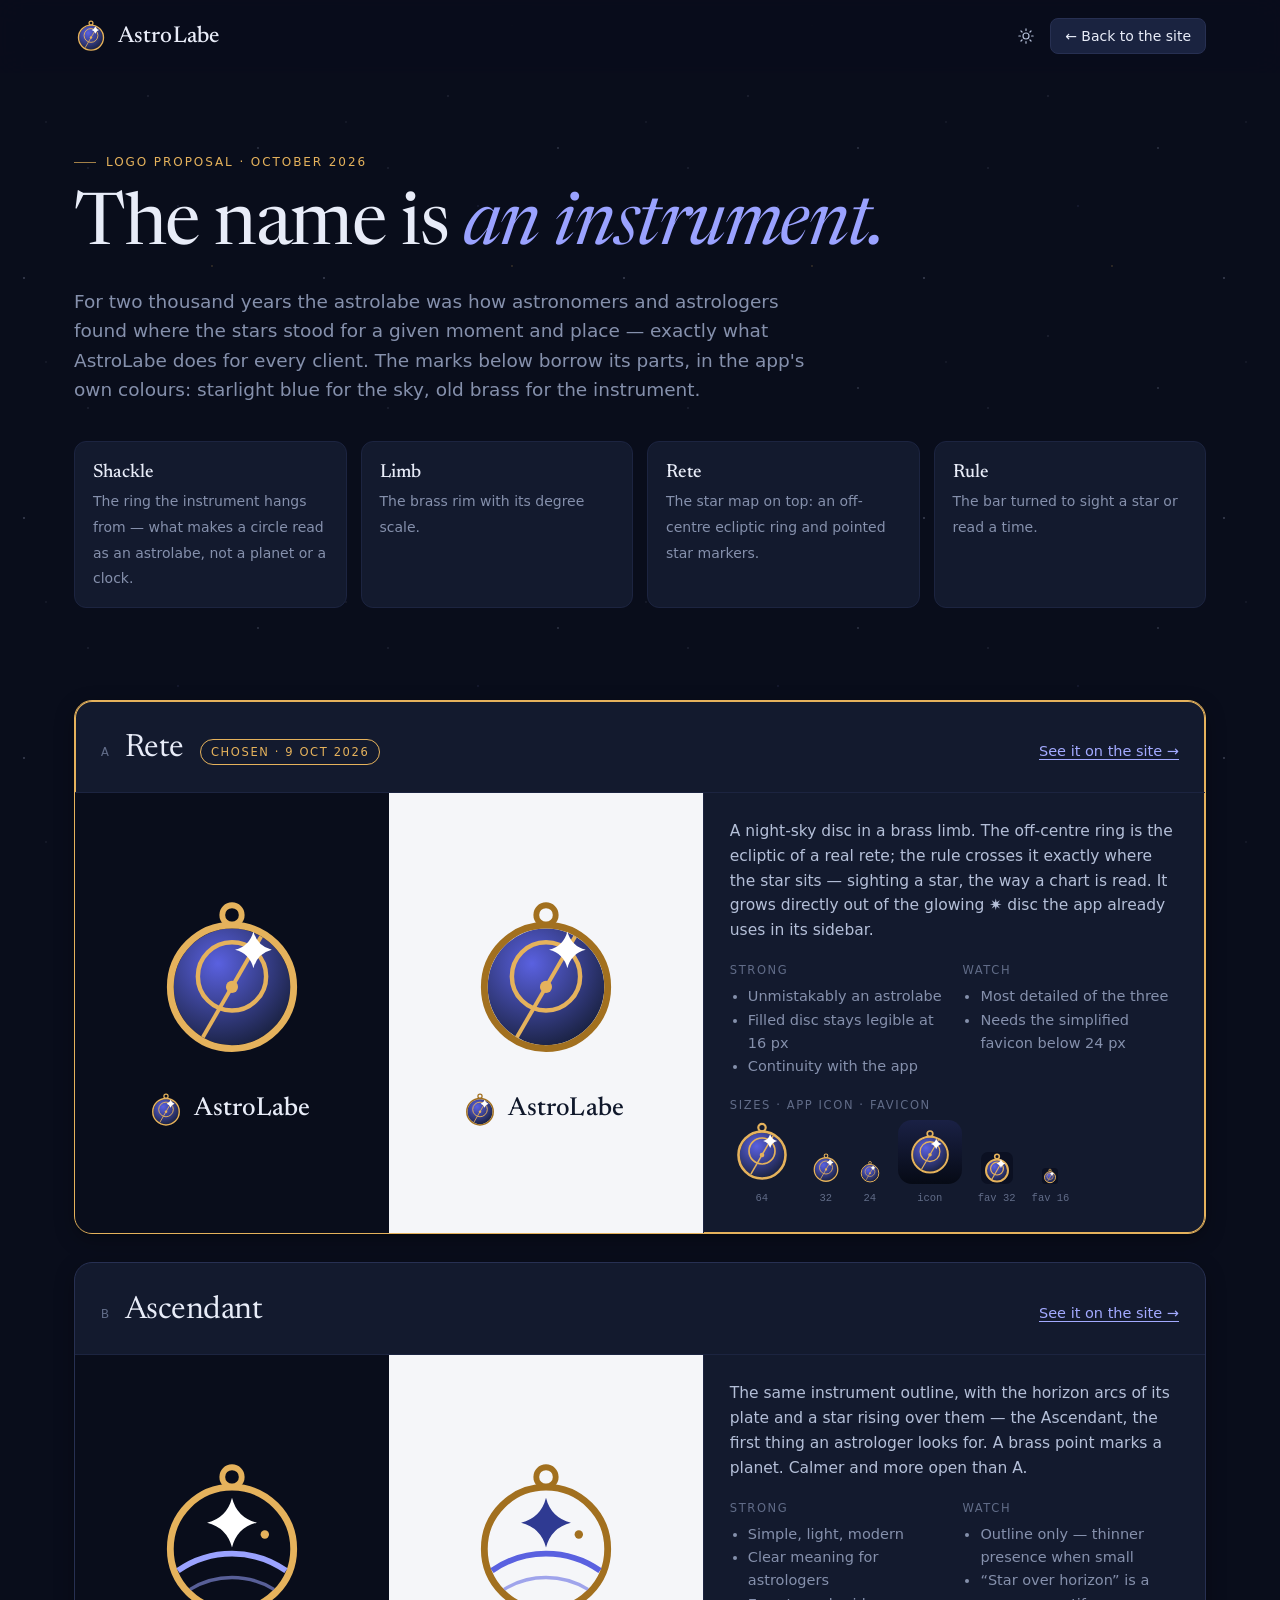
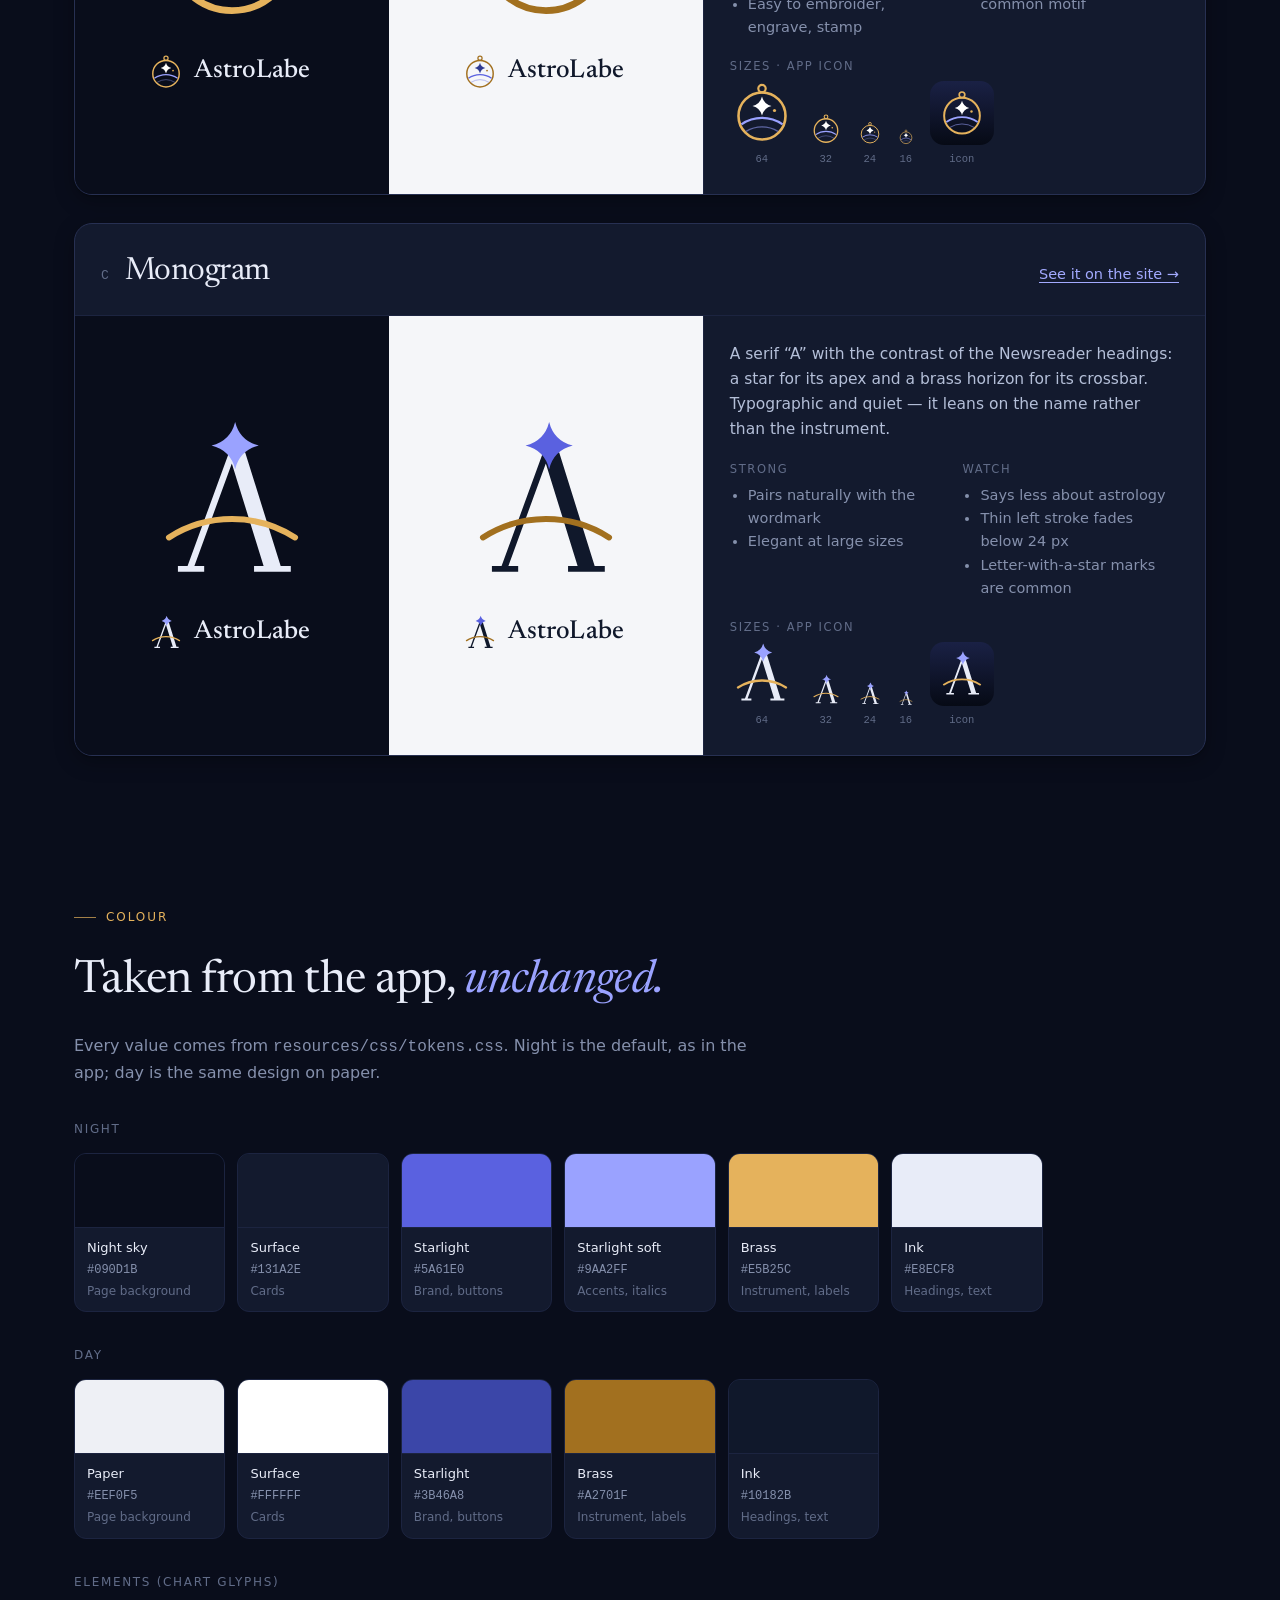
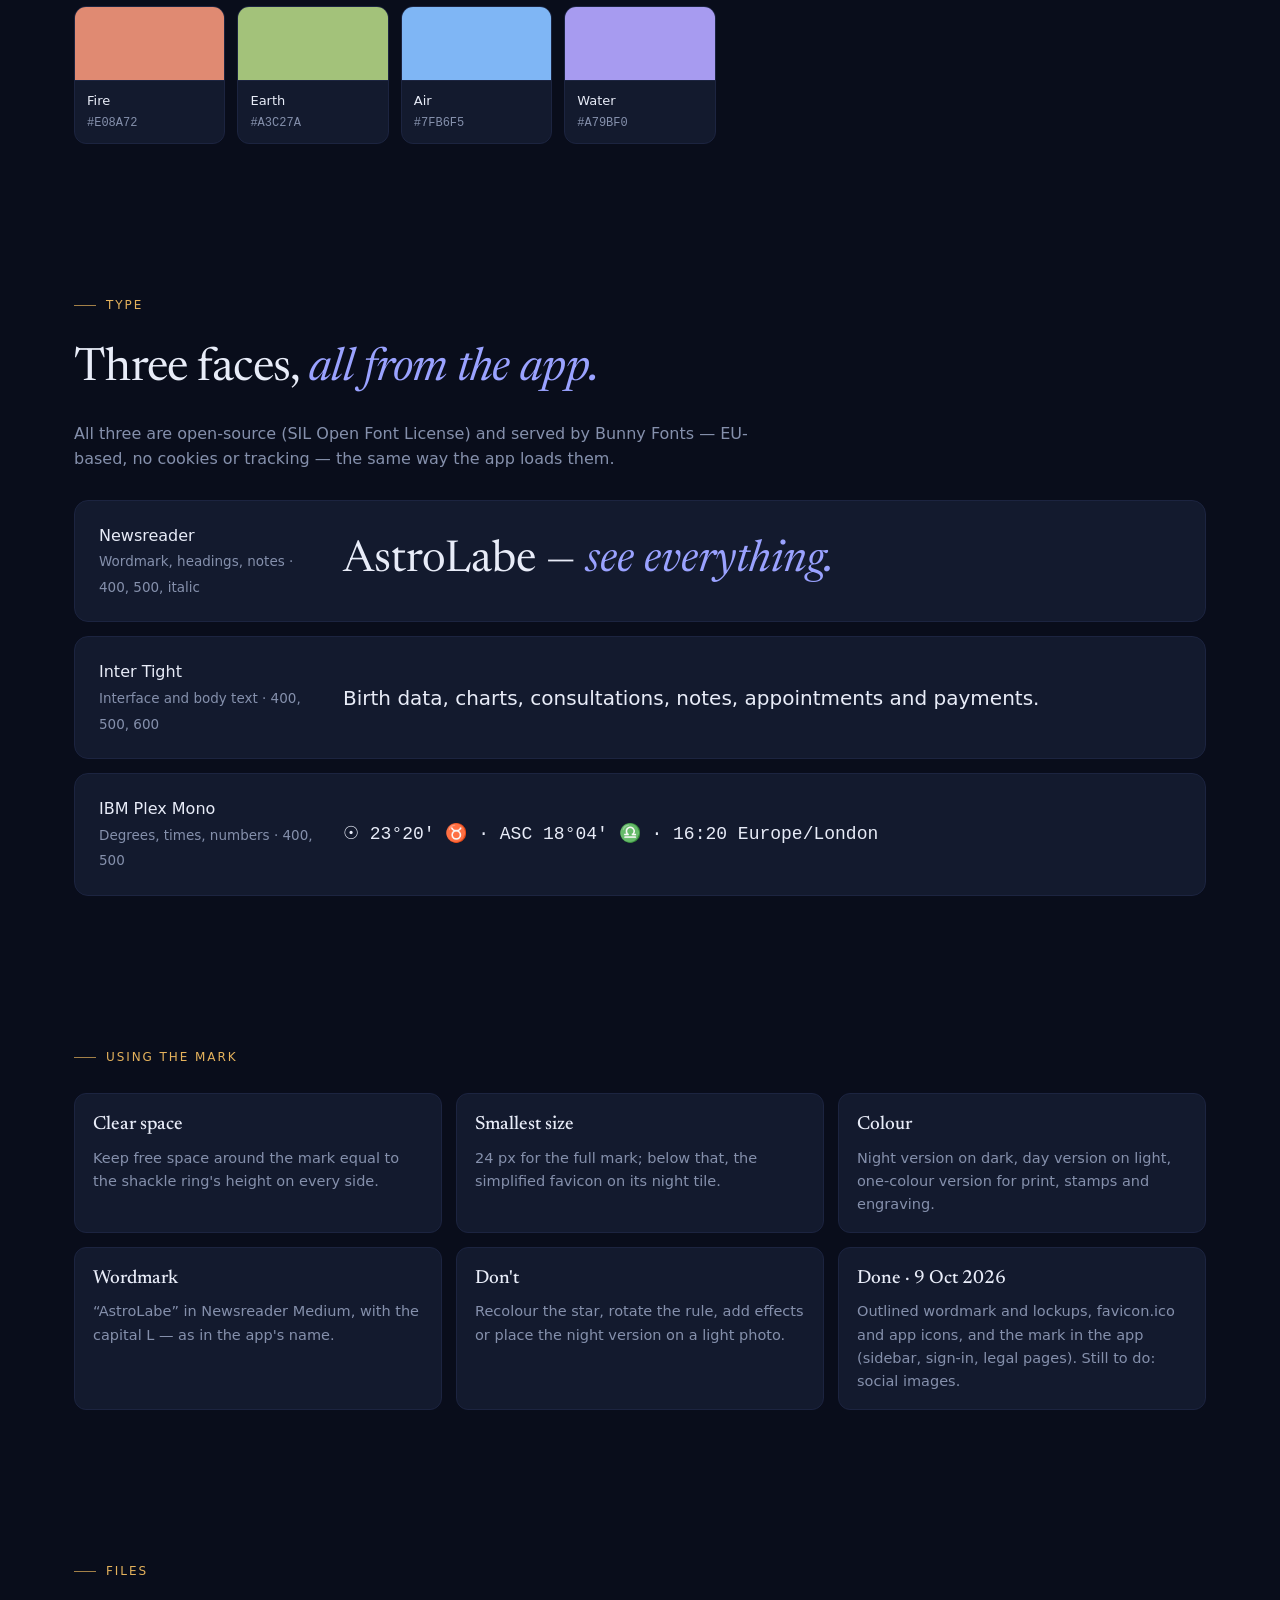
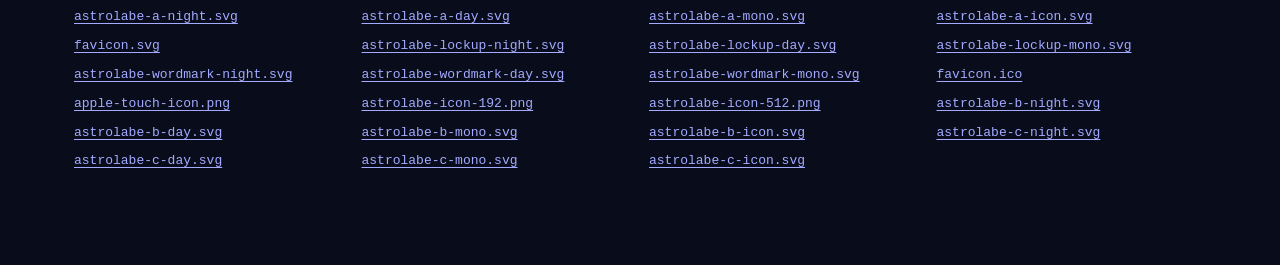
==== commit bda8ffef: "Use an English sample client in the hero mock The client profile in the hero showed a Serbian name, " ====
--- a/prototype/brand.html
+++ b/prototype/brand.html
@@ -618,7 +618,7 @@
                         </div>
                         <div class="type-row">
                             <div class="meta"><b>IBM Plex Mono</b><span>Degrees, times, numbers · 400, 500</span></div>
-                            <div class="sample" style="font-family: var(--mono); font-size: 18px">☉ 23°20′ ♉ · ASC 18°04′ ♎ · 16:20 Europe/Belgrade</div>
+                            <div class="sample" style="font-family: var(--mono); font-size: 18px">☉ 23°20′ ♉ · ASC 18°04′ ♎ · 16:20 Europe/London</div>
                         </div>
                     </div>
                 </div>
